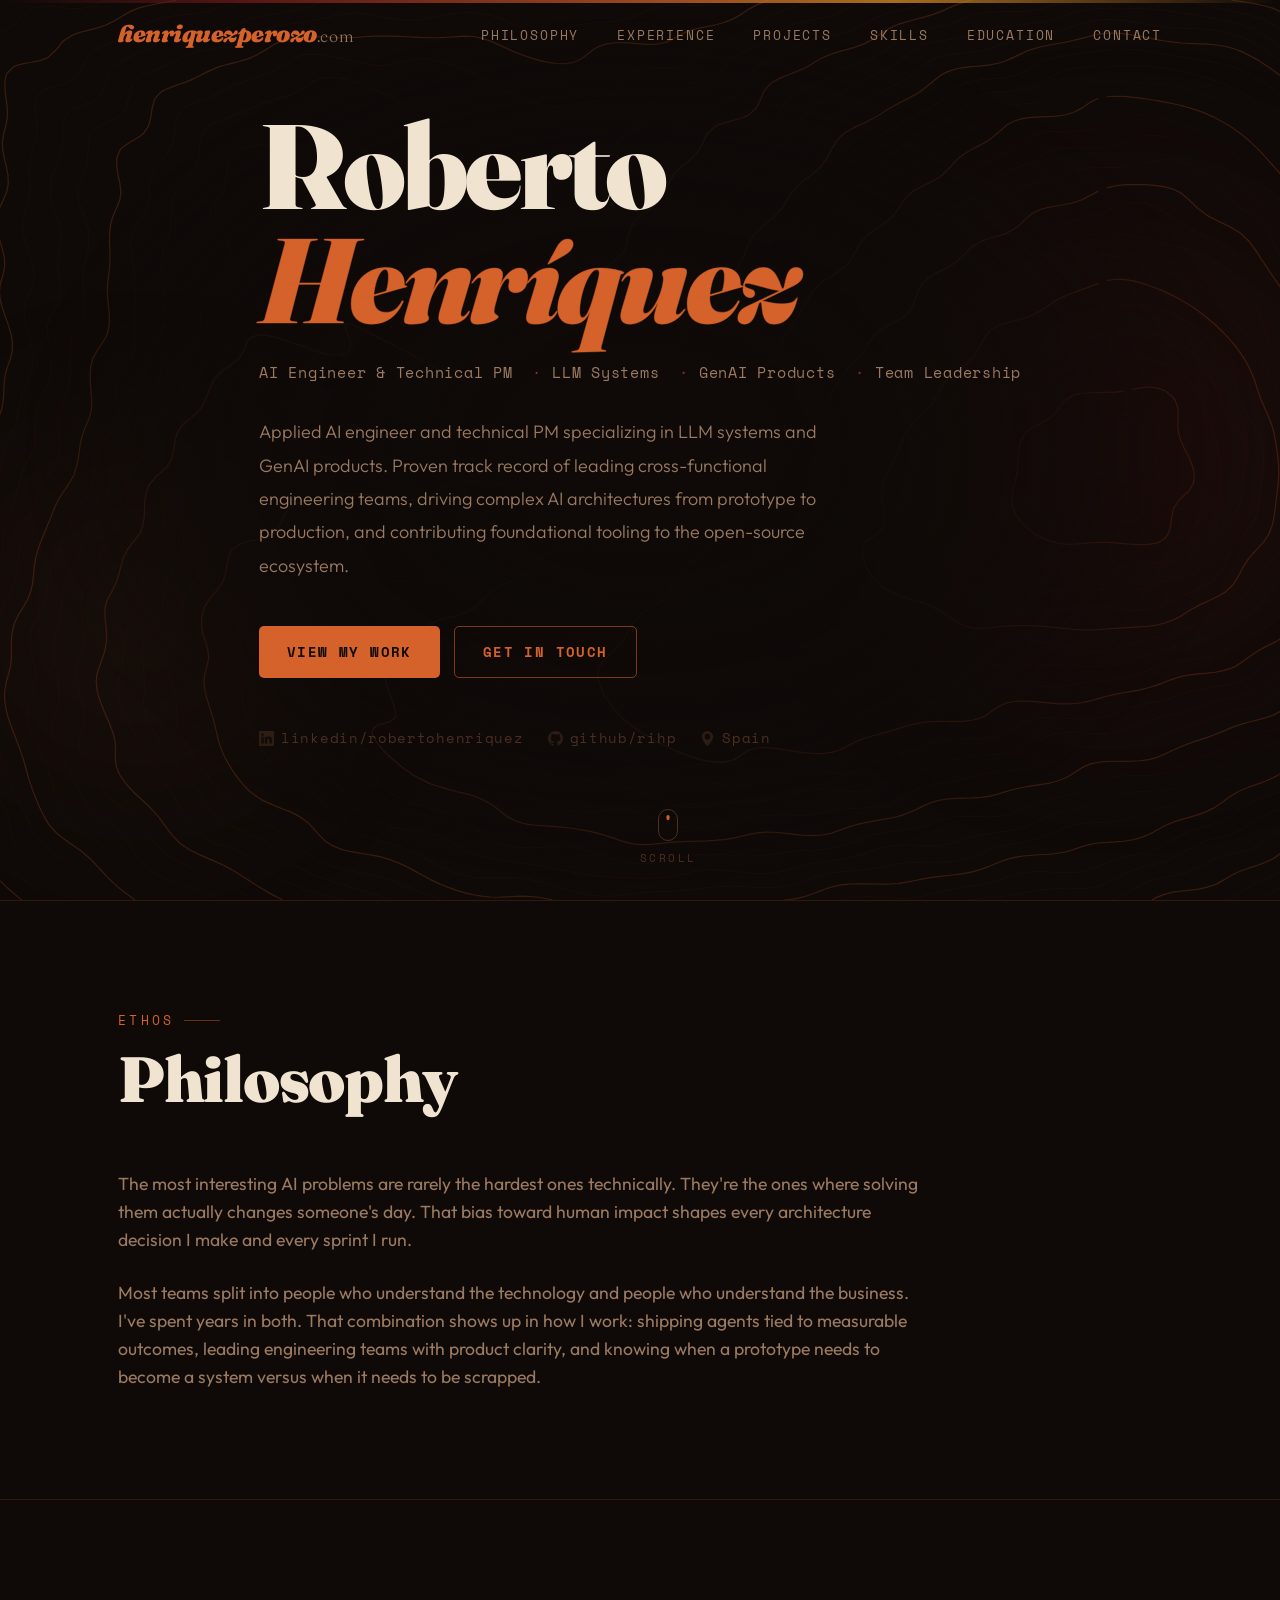
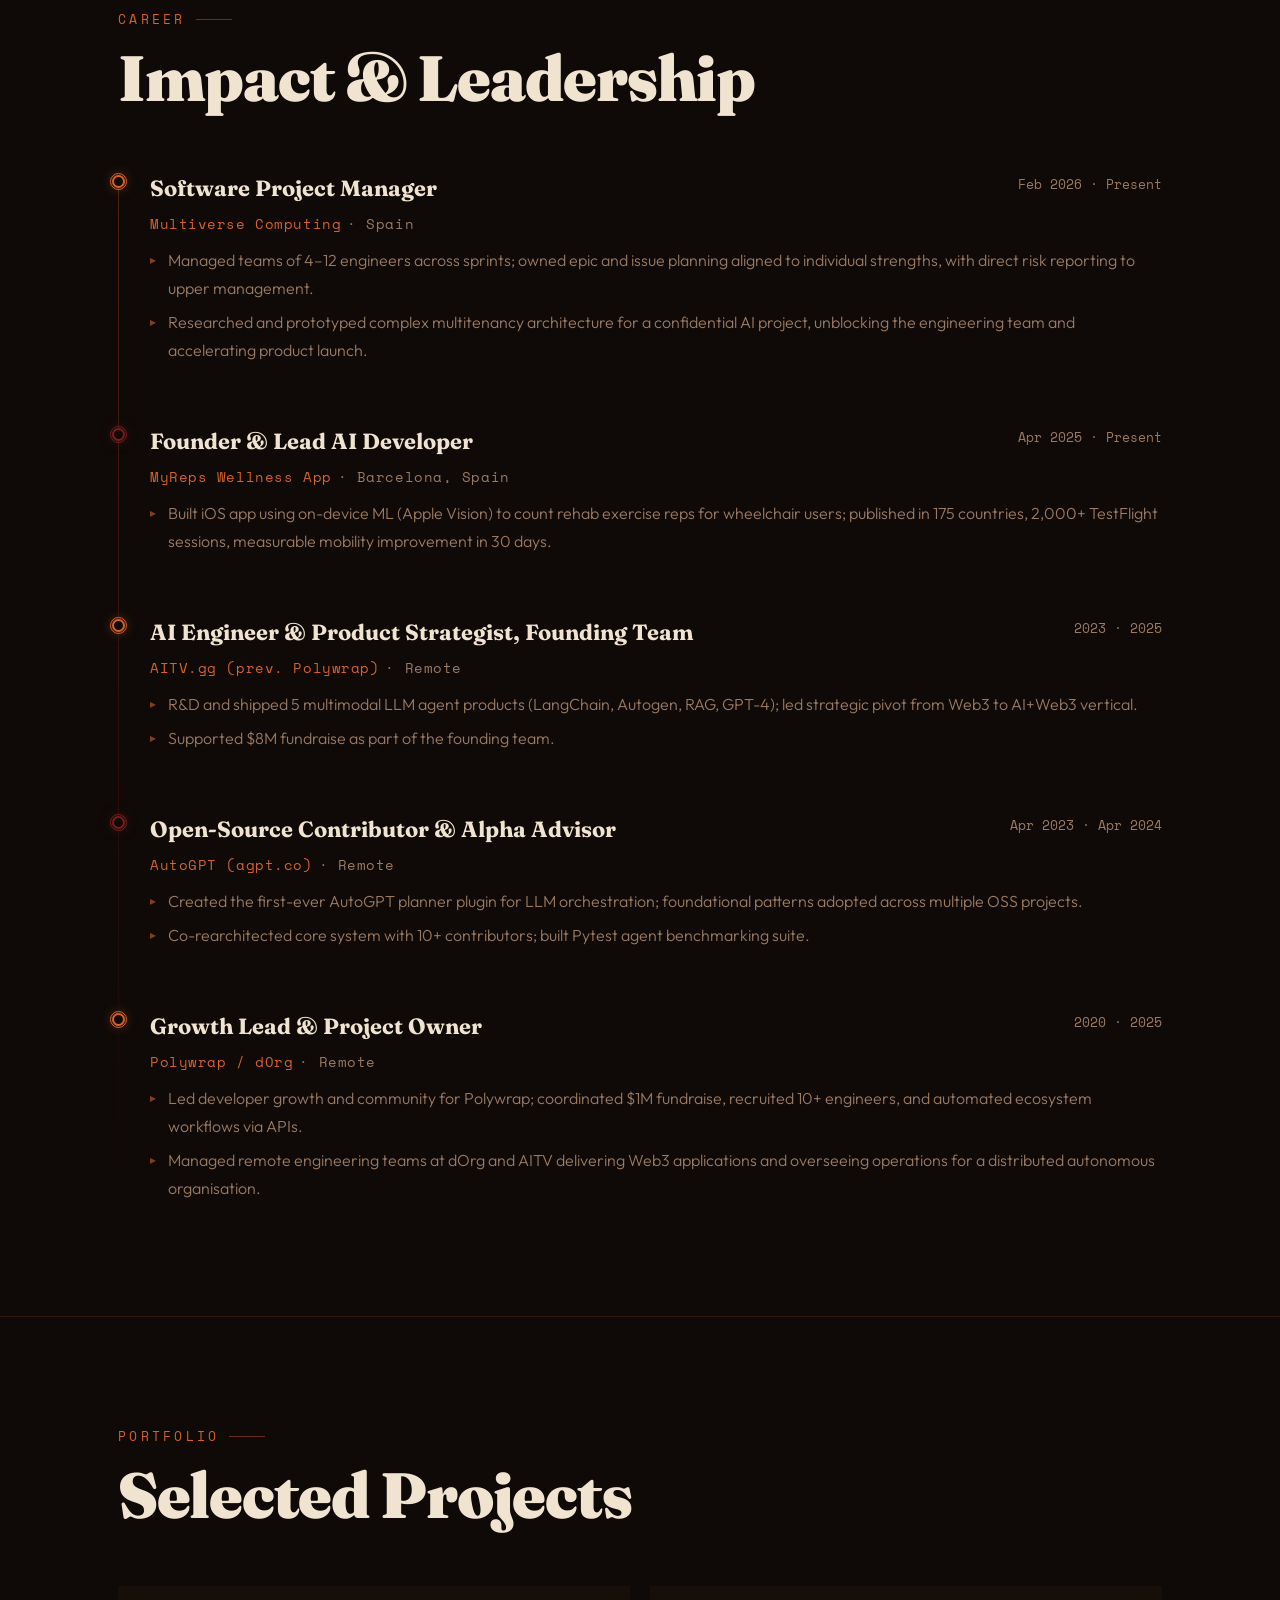
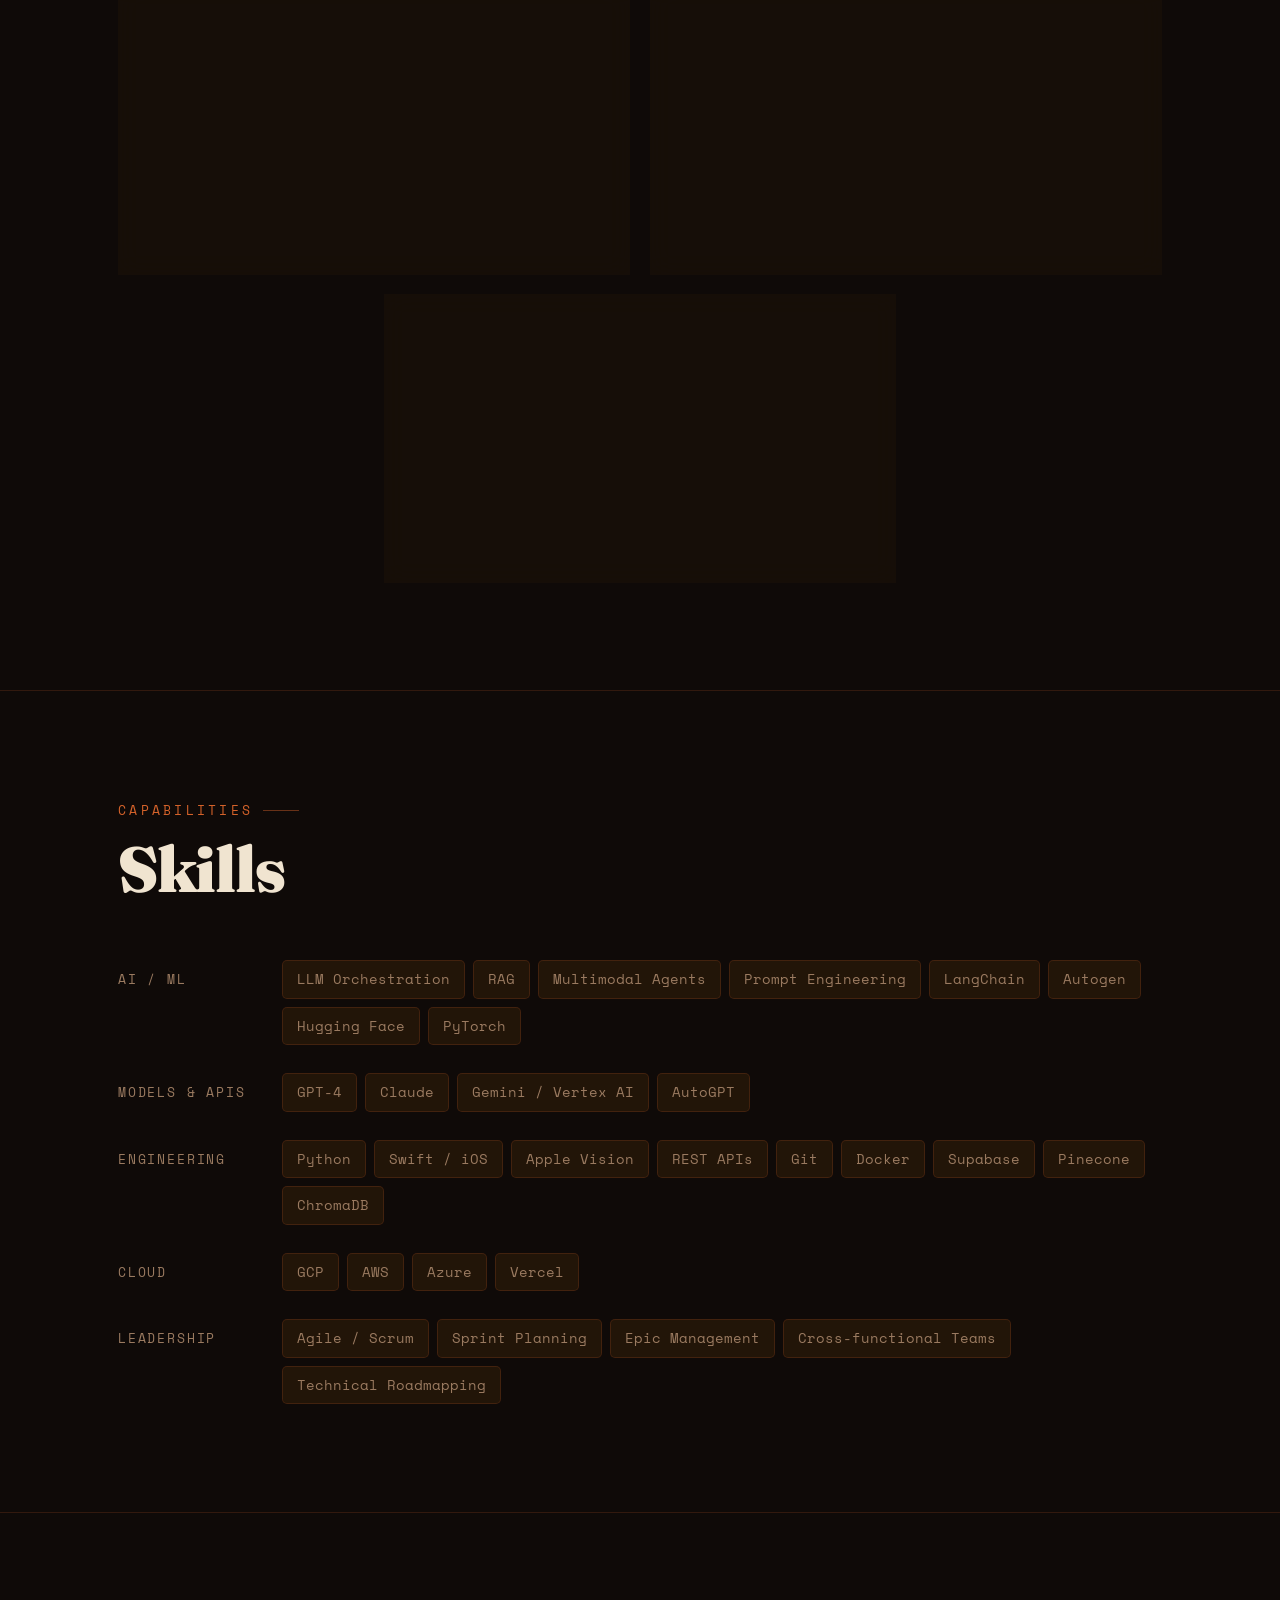
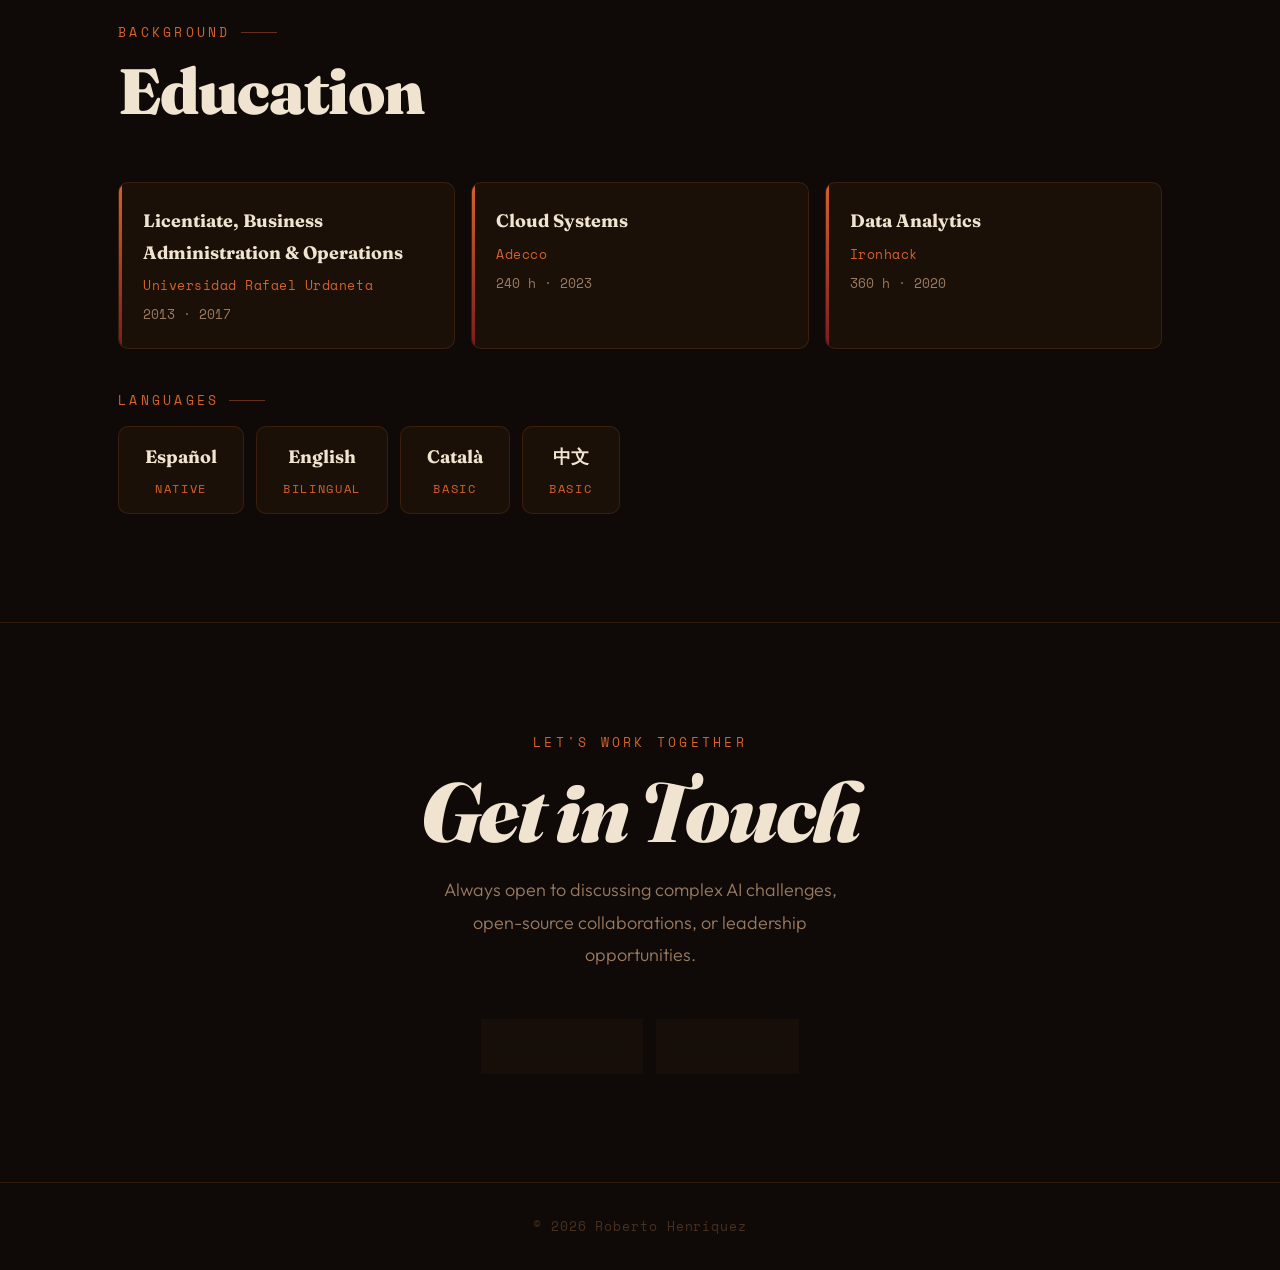
==== index.html @ 6a2f17e6 "Initial commit" ====
<!DOCTYPE html>
<html lang="en">

<head>
  <meta charset="UTF-8">
  <meta name="viewport" content="width=device-width, initial-scale=1.0">
  <title>Roberto Henríquez — AI Engineer &amp; Technical PM</title>
  <meta name="description"
    content="Applied AI engineer and technical PM with 5+ years shipping LLM agent systems and GenAI products.">
  <meta property="og:title" content="Roberto Henríquez — AI Engineer &amp; Technical PM">
  <meta property="og:description"
    content="Applied AI engineer and technical PM with 5+ years shipping LLM agent systems and GenAI products. Based in Spain.">
  <meta property="og:type" content="website">
  <meta property="og:url" content="https://henriquezperozo.com">
  <meta property="og:image" content="https://henriquezperozo.com/og_image.png">
  <meta property="og:image:secure_url" content="https://henriquezperozo.com/og_image.png">
  <meta property="og:image:type" content="image/png">
  <meta property="og:image:width" content="788">
  <meta property="og:image:height" content="446">
  <meta property="og:image:alt" content="Roberto Henríquez Portfolio Preview">
  <meta name="twitter:card" content="summary_large_image">
  <meta name="twitter:title" content="Roberto Henríquez — AI Engineer &amp; Technical PM">
  <meta name="twitter:description"
    content="5+ years shipping LLM agents and GenAI products. Now at Multiverse Computing.">
  <meta name="twitter:image" content="https://henriquezperozo.com/og_image.png">

  <link rel="preconnect" href="https://fonts.googleapis.com">
  <link rel="preconnect" href="https://fonts.gstatic.com" crossorigin>
  <link
    href="https://fonts.googleapis.com/css2?family=Fraunces:ital,opsz,wght@0,9..144,300;0,9..144,700;0,9..144,900;1,9..144,300;1,9..144,700&family=Space+Mono:wght@400;700&family=Outfit:wght@300;400;500;600&display=swap"
    rel="stylesheet">

  <link rel="icon" type="image/png" href="img/core-img/poke-cd.png">
  <link rel="stylesheet" href="css/style.css">

  <script type="application/ld+json">
  {
    "@context": "https://schema.org",
    "@type": "Person",
    "name": "Roberto Henríquez Perozo",
    "url": "https://henriquezperozo.com",
    "image": "https://henriquezperozo.com/og_image.png",
    "jobTitle": "AI Engineer and Technical PM",
    "description": "Applied AI engineer and technical PM with 5+ years shipping LLM agent systems and GenAI products.",
    "worksFor": {
      "@type": "Organization",
      "name": "Multiverse Computing"
    },
    "homeLocation": {
      "@type": "Place",
      "name": "Spain"
    },
    "knowsAbout": [
      "LLM Orchestration", "Retrieval-Augmented Generation", "Multimodal AI Agents",
      "Prompt Engineering", "LangChain", "Python", "Swift", "Apple Vision",
      "Google Cloud Platform", "AWS", "Azure", "Agile", "Technical Roadmapping"
    ],
    "knowsLanguage": [
      { "@type": "Language", "name": "Spanish", "alternateName": "es" },
      { "@type": "Language", "name": "English", "alternateName": "en" },
      { "@type": "Language", "name": "Catalan", "alternateName": "ca" },
      { "@type": "Language", "name": "Chinese", "alternateName": "zh" }
    ],
    "sameAs": [
      "https://linkedin.com/in/robertohenriquez",
      "https://github.com/rihp"
    ]
  }
  </script>
</head>

<body>

  <!-- ═══ NAV ═══════════════════════════════════════════════ -->
  <nav id="navbar">
    <div class="nav-inner">
      <a href="#hero" class="nav-logo">henriquezperozo<span>.com</span></a>
      <ul class="nav-links" id="navLinks">
        <li><a href="#philosophy">Philosophy</a></li>
        <li><a href="#experience">Experience</a></li>
        <li><a href="#projects">Projects</a></li>
        <li><a href="#skills">Skills</a></li>
        <li><a href="#education">Education</a></li>
        <li><a href="#contact">Contact</a></li>
      </ul>
      <button class="nav-toggle" id="navToggle" aria-label="Toggle navigation">
        <span></span><span></span><span></span>
      </button>
    </div>
  </nav>

  <main>

    <!-- ═══ HERO ═══════════════════════════════════════════ -->
    <section id="hero">
      <div class="hero-blob hero-blob-1"></div>
      <div class="hero-blob hero-blob-2"></div>
      <div class="container">
        <div class="hero-content">
          <h1 class="hero-name">Roberto<br><span class="hl">Henríquez</span></h1>
          <p class="hero-sub">
            AI Engineer &amp; Technical PM
            <span class="dot">·</span>LLM Systems
            <span class="dot">·</span>GenAI Products
            <span class="dot">·</span>Team Leadership
          </p>
          <p class="hero-summary">
            Applied AI engineer and technical PM specializing in LLM systems and GenAI products.
            Proven track record of leading cross-functional engineering teams, driving complex
            AI architectures from prototype to production, and contributing foundational tooling
            to the open-source ecosystem.
          </p>
          <div class="hero-ctas">
            <a href="#projects" class="btn btn-primary">View My Work</a>
            <a href="#contact" class="btn btn-ghost">Get in Touch</a>
          </div>
          <div class="hero-links">
            <a href="https://linkedin.com/in/robertohenriquez" target="_blank" rel="noopener noreferrer"
              class="hero-link">
              <svg width="15" height="15" viewBox="0 0 16 16" fill="currentColor" aria-hidden="true">
                <path
                  d="M0 1.146C0 .513.526 0 1.175 0h13.65C15.474 0 16 .513 16 1.146v13.708c0 .633-.526 1.146-1.175 1.146H1.175C.526 16 0 15.487 0 14.854V1.146zm4.943 12.248V6.169H2.542v7.225h2.401zm-1.2-8.212c.837 0 1.358-.554 1.358-1.248-.015-.709-.52-1.248-1.342-1.248-.822 0-1.359.54-1.359 1.248 0 .694.521 1.248 1.327 1.248h.016zm4.908 8.212V9.359c0-.216.016-.432.08-.586.173-.431.568-.878 1.232-.878.869 0 1.216.662 1.216 1.634v3.865h2.401V9.25c0-2.22-1.184-3.252-2.764-3.252-1.274 0-1.845.7-2.165 1.193v.025h-.016a5.54 5.54 0 0 1 .016-.025V6.169h-2.4c.03.678 0 7.225 0 7.225h2.4z" />
              </svg>
              linkedin/robertohenriquez
            </a>
            <a href="https://github.com/rihp" target="_blank" rel="noopener noreferrer" class="hero-link">
              <svg width="15" height="15" viewBox="0 0 16 16" fill="currentColor" aria-hidden="true">
                <path
                  d="M8 0C3.58 0 0 3.58 0 8c0 3.54 2.29 6.53 5.47 7.59.4.07.55-.17.55-.38 0-.19-.01-.82-.01-1.49-2.01.37-2.53-.49-2.69-.94-.09-.23-.48-.94-.82-1.13-.28-.15-.68-.52-.01-.53.63-.01 1.08.58 1.23.82.72 1.21 1.87.87 2.33.66.07-.52.28-.87.51-1.07-1.78-.2-3.64-.89-3.64-3.95 0-.87.31-1.59.82-2.15-.08-.2-.36-1.02.08-2.12 0 0 .67-.21 2.2.82.64-.18 1.32-.27 2-.27.68 0 1.36.09 2 .27 1.53-1.04 2.2-.82 2.2-.82.44 1.1.16 1.92.08 2.12.51.56.82 1.27.82 2.15 0 3.07-1.87 3.75-3.65 3.95.29.25.54.73.54 1.48 0 1.07-.01 1.93-.01 2.2 0 .21.15.46.55.38A8.012 8.012 0 0 0 16 8c0-4.42-3.58-8-8-8z" />
              </svg>
              github/rihp
            </a>
            <span class="hero-link">
              <svg width="15" height="15" viewBox="0 0 16 16" fill="currentColor" aria-hidden="true">
                <path d="M8 16s6-5.686 6-10A6 6 0 0 0 2 6c0 4.314 6 10 6 10zm0-7a3 3 0 1 1 0-6 3 3 0 0 1 0 6z" />
              </svg>
              Spain
            </span>
          </div>
        </div>
      </div>
      <div class="scroll-hint">
        <div class="scroll-mouse"></div>
        <span>Scroll</span>
      </div>
    </section>

    <!-- ═══ PHILOSOPHY ═════════════════════════════════════ -->
    <section id="philosophy">
      <div class="container">
        <p class="section-label fade-up">Ethos</p>
        <h2 class="section-title fade-up">Philosophy</h2>
        <div class="fade-up" style="max-width: 800px;">
          <p style="font-size: 1.1rem; line-height: 1.6; color: var(--text-muted); margin-bottom: 1.5rem;">
            The most interesting AI problems are rarely the hardest ones technically. They're the ones where solving
            them actually changes someone's day. That bias toward human impact shapes every architecture decision
            I make and every sprint I run.
          </p>
          <p style="font-size: 1.1rem; line-height: 1.6; color: var(--text-muted);">
            Most teams split into people who understand the technology and people who understand the business.
            I've spent years in both. That combination shows up in how I work: shipping agents tied to measurable
            outcomes, leading engineering teams with product clarity, and knowing when a prototype needs to become
            a system versus when it needs to be scrapped.
          </p>
        </div>
      </div>
    </section>

    <!-- ═══ EXPERIENCE ═════════════════════════════════════ -->
    <section id="experience">
      <div class="container">
        <p class="section-label fade-up">Career</p>
        <h2 class="section-title fade-up">Impact &amp; Leadership</h2>
        <div class="timeline stagger">

          <div class="tl-item fade-up">
            <div class="tl-dot"></div>
            <div class="tl-header">
              <span class="tl-title">Software Project Manager</span>
              <span class="tl-date">Feb 2026 · Present</span>
            </div>
            <p class="tl-company">Multiverse Computing<span class="loc">· Spain</span></p>
            <ul class="tl-bullets">
              <li>Managed teams of 4–12 engineers across sprints; owned epic and issue planning aligned to individual
                strengths, with direct risk reporting to upper management.</li>
              <li>Researched and prototyped complex multitenancy architecture for a confidential AI project, unblocking
                the engineering team and accelerating product launch.</li>
            </ul>
          </div>

          <div class="tl-item fade-up">
            <div class="tl-dot v"></div>
            <div class="tl-header">
              <span class="tl-title">Founder &amp; Lead AI Developer</span>
              <span class="tl-date">Apr 2025 · Present</span>
            </div>
            <p class="tl-company">MyReps Wellness App<span class="loc">· Barcelona, Spain</span></p>
            <ul class="tl-bullets">
              <li>Built iOS app using on-device ML (Apple Vision) to count rehab exercise reps for wheelchair users;
                published in 175 countries, 2,000+ TestFlight sessions, measurable mobility improvement in 30 days.</li>
            </ul>
          </div>

          <div class="tl-item fade-up">
            <div class="tl-dot"></div>
            <div class="tl-header">
              <span class="tl-title">AI Engineer &amp; Product Strategist, Founding Team</span>
              <span class="tl-date">2023 · 2025</span>
            </div>
            <p class="tl-company">AITV.gg (prev. Polywrap)<span class="loc">· Remote</span></p>
            <ul class="tl-bullets">
              <li>R&amp;D and shipped 5 multimodal LLM agent products (LangChain, Autogen, RAG, GPT-4); led strategic
                pivot from Web3 to AI+Web3 vertical.</li>
              <li>Supported $8M fundraise as part of the founding team.</li>
            </ul>
          </div>

          <div class="tl-item fade-up">
            <div class="tl-dot v"></div>
            <div class="tl-header">
              <span class="tl-title">Open-Source Contributor &amp; Alpha Advisor</span>
              <span class="tl-date">Apr 2023 · Apr 2024</span>
            </div>
            <p class="tl-company">AutoGPT (agpt.co)<span class="loc">· Remote</span></p>
            <ul class="tl-bullets">
              <li>Created the first-ever AutoGPT planner plugin for LLM orchestration; foundational patterns adopted
                across multiple OSS projects.</li>
              <li>Co-rearchitected core system with 10+ contributors; built Pytest agent benchmarking suite.</li>
            </ul>
          </div>

          <div class="tl-item fade-up">
            <div class="tl-dot"></div>
            <div class="tl-header">
              <span class="tl-title">Growth Lead &amp; Project Owner</span>
              <span class="tl-date">2020 · 2025</span>
            </div>
            <p class="tl-company">Polywrap / dOrg<span class="loc">· Remote</span></p>
            <ul class="tl-bullets">
              <li>Led developer growth and community for Polywrap; coordinated $1M fundraise, recruited 10+ engineers,
                and automated ecosystem workflows via APIs.</li>
              <li>Managed remote engineering teams at dOrg and AITV delivering Web3 applications and overseeing
                operations for a distributed autonomous organisation.</li>
            </ul>
          </div>

        </div>
      </div>
    </section>

    <!-- ═══ PROJECTS ════════════════════════════════════════ -->
    <section id="projects">
      <div class="container">
        <p class="section-label fade-up">Portfolio</p>
        <h2 class="section-title fade-up">Selected Projects</h2>
        <div class="projects-grid stagger">

          <a href="https://github.com/agentcoinorg/evo.ninja" target="_blank" rel="noopener noreferrer"
            class="proj-card fade-up">
            <div class="proj-header">
              <span class="proj-name">Evo.Ninja</span>
              <svg class="proj-arrow" width="17" height="17" viewBox="0 0 16 16" fill="currentColor" aria-hidden="true">
                <path fill-rule="evenodd"
                  d="M8.636 3.5a.5.5 0 0 0-.5-.5H1.5A1.5 1.5 0 0 0 0 4.5v10A1.5 1.5 0 0 0 1.5 16h10a1.5 1.5 0 0 0 1.5-1.5V7.864a.5.5 0 0 0-1 0V14.5a.5.5 0 0 1-.5.5h-10a.5.5 0 0 1-.5-.5v-10a.5.5 0 0 1 .5-.5h6.636a.5.5 0 0 0 .5-.5z" />
                <path fill-rule="evenodd"
                  d="M16 .5a.5.5 0 0 0-.5-.5h-5a.5.5 0 0 0 0 1h3.793L6.146 9.146a.5.5 0 1 0 .708.708L15 1.707V5.5a.5.5 0 0 0 1 0v-5z" />
              </svg>
            </div>
            <span class="proj-tag">LLM · RAG · Agent</span>
            <p class="proj-desc">Generalist LLM+RAG agent framework with goal-oriented test suites spanning math,
              physics, and algorithms.</p>
            <p class="proj-stat">
              <svg width="11" height="11" viewBox="0 0 16 16" fill="currentColor" aria-hidden="true">
                <path
                  d="M3.612 15.443c-.386.198-.824-.149-.746-.592l.83-4.73L.173 6.765c-.329-.314-.158-.888.283-.95l4.898-.696L7.538.792c.197-.39.73-.39.927 0l2.184 4.327 4.898.696c.441.062.612.636.282.95l-3.522 3.356.83 4.73c.078.443-.36.79-.746.592L8 13.187l-4.389 2.256z" />
              </svg>
              1st place AutoGPT Hackathon &nbsp;·&nbsp; 1,100+ GitHub stars
            </p>
          </a>

          <a href="https://github.com/agentcoinorg/predictionprophet" target="_blank" rel="noopener noreferrer"
            class="proj-card fade-up">
            <div class="proj-header">
              <span class="proj-name">Prediction Prophet</span>
              <svg class="proj-arrow" width="17" height="17" viewBox="0 0 16 16" fill="currentColor" aria-hidden="true">
                <path fill-rule="evenodd"
                  d="M8.636 3.5a.5.5 0 0 0-.5-.5H1.5A1.5 1.5 0 0 0 0 4.5v10A1.5 1.5 0 0 0 1.5 16h10a1.5 1.5 0 0 0 1.5-1.5V7.864a.5.5 0 0 0-1 0V14.5a.5.5 0 0 1-.5.5h-10a.5.5 0 0 1-.5-.5v-10a.5.5 0 0 1 .5-.5h6.636a.5.5 0 0 0 .5-.5z" />
                <path fill-rule="evenodd"
                  d="M16 .5a.5.5 0 0 0-.5-.5h-5a.5.5 0 0 0 0 1h3.793L6.146 9.146a.5.5 0 1 0 .708.708L15 1.707V5.5a.5.5 0 0 0 1 0v-5z" />
              </svg>
            </div>
            <span class="proj-tag">Forecasting · Gnosis · Agent</span>
            <p class="proj-desc">AI forecasting agent for prediction markets. Improved prediction accuracy by 27% vs
              existing alternatives for the Gnosis research team.</p>
            <p class="proj-stat">
              <svg width="11" height="11" viewBox="0 0 16 16" fill="currentColor" aria-hidden="true">
                <path
                  d="M10.067.87a2.89 2.89 0 0 0-4.134 0l-.622.638-.89-.011a2.89 2.89 0 0 0-2.924 2.924l.01.89-.636.622a2.89 2.89 0 0 0 0 4.134l.637.622-.011.89a2.89 2.89 0 0 0 2.924 2.924l.89-.01.622.636a2.89 2.89 0 0 0 4.134 0l.622-.637.89.011a2.89 2.89 0 0 0 2.924-2.924l-.01-.89.636-.622a2.89 2.89 0 0 0 0-4.134l-.637-.622.011-.89a2.89 2.89 0 0 0-2.924-2.924l-.89.01-.622-.636zm.287 5.984-3 3a.5.5 0 0 1-.708 0l-1.5-1.5a.5.5 0 1 1 .708-.708L7 8.793l2.646-2.647a.5.5 0 0 1 .708.708z" />
              </svg>
              +27% accuracy improvement
            </p>
          </a>

          <a href="https://apps.apple.com/us/app/myreps-wellness/id6745397332" target="_blank" rel="noopener noreferrer"
            class="proj-card fade-up">
            <div class="proj-header">
              <span class="proj-name">MyReps</span>
              <svg class="proj-arrow" width="17" height="17" viewBox="0 0 16 16" fill="currentColor" aria-hidden="true">
                <path fill-rule="evenodd"
                  d="M8.636 3.5a.5.5 0 0 0-.5-.5H1.5A1.5 1.5 0 0 0 0 4.5v10A1.5 1.5 0 0 0 1.5 16h10a1.5 1.5 0 0 0 1.5-1.5V7.864a.5.5 0 0 0-1 0V14.5a.5.5 0 0 1-.5.5h-10a.5.5 0 0 1-.5-.5v-10a.5.5 0 0 1 .5-.5h6.636a.5.5 0 0 0 .5-.5z" />
                <path fill-rule="evenodd"
                  d="M16 .5a.5.5 0 0 0-.5-.5h-5a.5.5 0 0 0 0 1h3.793L6.146 9.146a.5.5 0 1 0 .708.708L15 1.707V5.5a.5.5 0 0 0 1 0v-5z" />
              </svg>
            </div>
            <span class="proj-tag">iOS · Apple Vision · On-device ML</span>
            <p class="proj-desc">iOS app using on-device ML to count rehab exercise reps for wheelchair users.
              Measurable mobility improvement tracked in 30 days.</p>
            <p class="proj-stat">
              <svg width="11" height="11" viewBox="0 0 16 16" fill="currentColor" aria-hidden="true">
                <path d="M8 15A7 7 0 1 1 8 1a7 7 0 0 1 0 14zm0 1A8 8 0 1 0 8 0a8 8 0 0 0 0 16z" />
                <path
                  d="M10.97 4.97a.235.235 0 0 0-.02.022L7.477 9.417 5.384 7.323a.75.75 0 0 0-1.06 1.06L6.97 11.03a.75.75 0 0 0 1.079-.02l3.992-4.99a.75.75 0 0 0-1.071-1.05z" />
              </svg>
              175 countries · 2,000+ TestFlight sessions
            </p>
          </a>

        </div>
      </div>
    </section>

    <!-- ═══ SKILLS ═════════════════════════════════════════ -->
    <section id="skills">
      <div class="container">
        <p class="section-label fade-up">Capabilities</p>
        <h2 class="section-title fade-up">Skills</h2>
        <div class="skills-list stagger">

          <div class="skill-group fade-up">
            <span class="sg-label">AI / ML</span>
            <div class="skill-tags">
              <span class="stag">LLM Orchestration</span>
              <span class="stag">RAG</span>
              <span class="stag">Multimodal Agents</span>
              <span class="stag">Prompt Engineering</span>
              <span class="stag">LangChain</span>
              <span class="stag">Autogen</span>
              <span class="stag">Hugging Face</span>
              <span class="stag">PyTorch</span>
            </div>
          </div>

          <div class="skill-group fade-up">
            <span class="sg-label">Models &amp; APIs</span>
            <div class="skill-tags">
              <span class="stag">GPT-4</span>
              <span class="stag">Claude</span>
              <span class="stag">Gemini / Vertex AI</span>
              <span class="stag">AutoGPT</span>
            </div>
          </div>

          <div class="skill-group fade-up">
            <span class="sg-label">Engineering</span>
            <div class="skill-tags">
              <span class="stag">Python</span>
              <span class="stag">Swift / iOS</span>
              <span class="stag">Apple Vision</span>
              <span class="stag">REST APIs</span>
              <span class="stag">Git</span>
              <span class="stag">Docker</span>
              <span class="stag">Supabase</span>
              <span class="stag">Pinecone</span>
              <span class="stag">ChromaDB</span>
            </div>
          </div>

          <div class="skill-group fade-up">
            <span class="sg-label">Cloud</span>
            <div class="skill-tags">
              <span class="stag v">GCP</span>
              <span class="stag v">AWS</span>
              <span class="stag v">Azure</span>
              <span class="stag v">Vercel</span>
            </div>
          </div>

          <div class="skill-group fade-up">
            <span class="sg-label">Leadership</span>
            <div class="skill-tags">
              <span class="stag v">Agile / Scrum</span>
              <span class="stag v">Sprint Planning</span>
              <span class="stag v">Epic Management</span>
              <span class="stag v">Cross-functional Teams</span>
              <span class="stag v">Technical Roadmapping</span>
            </div>
          </div>

        </div>
      </div>
    </section>

    <!-- ═══ EDUCATION ═══════════════════════════════════════ -->
    <section id="education">
      <div class="container">
        <p class="section-label fade-up">Background</p>
        <h2 class="section-title fade-up">Education</h2>
        <div class="edu-grid fade-up">
          <div class="edu-card">
            <p class="edu-degree">Licentiate, Business Administration &amp; Operations</p>
            <p class="edu-inst">Universidad Rafael Urdaneta</p>
            <p class="edu-year">2013 · 2017</p>
          </div>
          <div class="edu-card">
            <p class="edu-degree">Cloud Systems</p>
            <p class="edu-inst">Adecco</p>
            <p class="edu-year">240 h · 2023</p>
          </div>
          <div class="edu-card">
            <p class="edu-degree">Data Analytics</p>
            <p class="edu-inst">Ironhack</p>
            <p class="edu-year">360 h · 2020</p>
          </div>
        </div>
        <div class="fade-up">
          <p class="section-label" style="margin-bottom: 14px;">Languages</p>
          <div class="lang-row">
            <div class="lang-badge">
              <span class="lang-name">Español</span>
              <span class="lang-level">Native</span>
            </div>
            <div class="lang-badge">
              <span class="lang-name">English</span>
              <span class="lang-level">Bilingual</span>
            </div>
            <div class="lang-badge">
              <span class="lang-name">Català</span>
              <span class="lang-level">Basic</span>
            </div>
            <div class="lang-badge">
              <span class="lang-name">中文</span>
              <span class="lang-level">Basic</span>
            </div>
          </div>
        </div>
      </div>
    </section>

    <!-- ═══ CONTACT ═════════════════════════════════════════ -->
    <section id="contact">
      <div class="container">
        <p class="section-label fade-up">Let's work together</p>
        <h2 class="contact-title fade-up">Get in Touch</h2>
        <p class="contact-sub fade-up">Always open to discussing complex AI challenges, open-source collaborations, or
          leadership opportunities.</p>
        <div class="contact-links fade-up">
          <a href="https://linkedin.com/in/robertohenriquez" target="_blank" rel="noopener noreferrer"
            class="contact-link">
            <svg width="15" height="15" viewBox="0 0 16 16" fill="currentColor" aria-hidden="true">
              <path
                d="M0 1.146C0 .513.526 0 1.175 0h13.65C15.474 0 16 .513 16 1.146v13.708c0 .633-.526 1.146-1.175 1.146H1.175C.526 16 0 15.487 0 14.854V1.146zm4.943 12.248V6.169H2.542v7.225h2.401zm-1.2-8.212c.837 0 1.358-.554 1.358-1.248-.015-.709-.52-1.248-1.342-1.248-.822 0-1.359.54-1.359 1.248 0 .694.521 1.248 1.327 1.248h.016zm4.908 8.212V9.359c0-.216.016-.432.08-.586.173-.431.568-.878 1.232-.878.869 0 1.216.662 1.216 1.634v3.865h2.401V9.25c0-2.22-1.184-3.252-2.764-3.252-1.274 0-1.845.7-2.165 1.193v.025h-.016a5.54 5.54 0 0 1 .016-.025V6.169h-2.4c.03.678 0 7.225 0 7.225h2.4z" />
            </svg>
            LinkedIn
          </a>
          <a href="https://github.com/rihp" target="_blank" rel="noopener noreferrer" class="contact-link">
            <svg width="15" height="15" viewBox="0 0 16 16" fill="currentColor" aria-hidden="true">
              <path
                d="M8 0C3.58 0 0 3.58 0 8c0 3.54 2.29 6.53 5.47 7.59.4.07.55-.17.55-.38 0-.19-.01-.82-.01-1.49-2.01.37-2.53-.49-2.69-.94-.09-.23-.48-.94-.82-1.13-.28-.15-.68-.52-.01-.53.63-.01 1.08.58 1.23.82.72 1.21 1.87.87 2.33.66.07-.52.28-.87.51-1.07-1.78-.2-3.64-.89-3.64-3.95 0-.87.31-1.59.82-2.15-.08-.2-.36-1.02.08-2.12 0 0 .67-.21 2.2.82.64-.18 1.32-.27 2-.27.68 0 1.36.09 2 .27 1.53-1.04 2.2-.82 2.2-.82.44 1.1.16 1.92.08 2.12.51.56.82 1.27.82 2.15 0 3.07-1.87 3.75-3.65 3.95.29.25.54.73.54 1.48 0 1.07-.01 1.93-.01 2.2 0 .21.15.46.55.38A8.012 8.012 0 0 0 16 8c0-4.42-3.58-8-8-8z" />
            </svg>
            GitHub
          </a>
        </div>
      </div>
    </section>

  </main>

  <footer>
    <p class="footer-text">&copy; 2026 Roberto Henríquez</p>
  </footer>

  <script src="js/main.js"></script>

</body>

</html>
---- css/style.css ----
/* ═══════════════════════════════════════════════════════════
   STYLE.CSS — Main entry point
   Imports all modular CSS files in correct cascade order.
   Edit individual files; do not add rules here.
═══════════════════════════════════════════════════════════ */
@import url('tokens.css');
@import url('base.css');
@import url('nav.css');
@import url('hero.css');
@import url('sections.css');
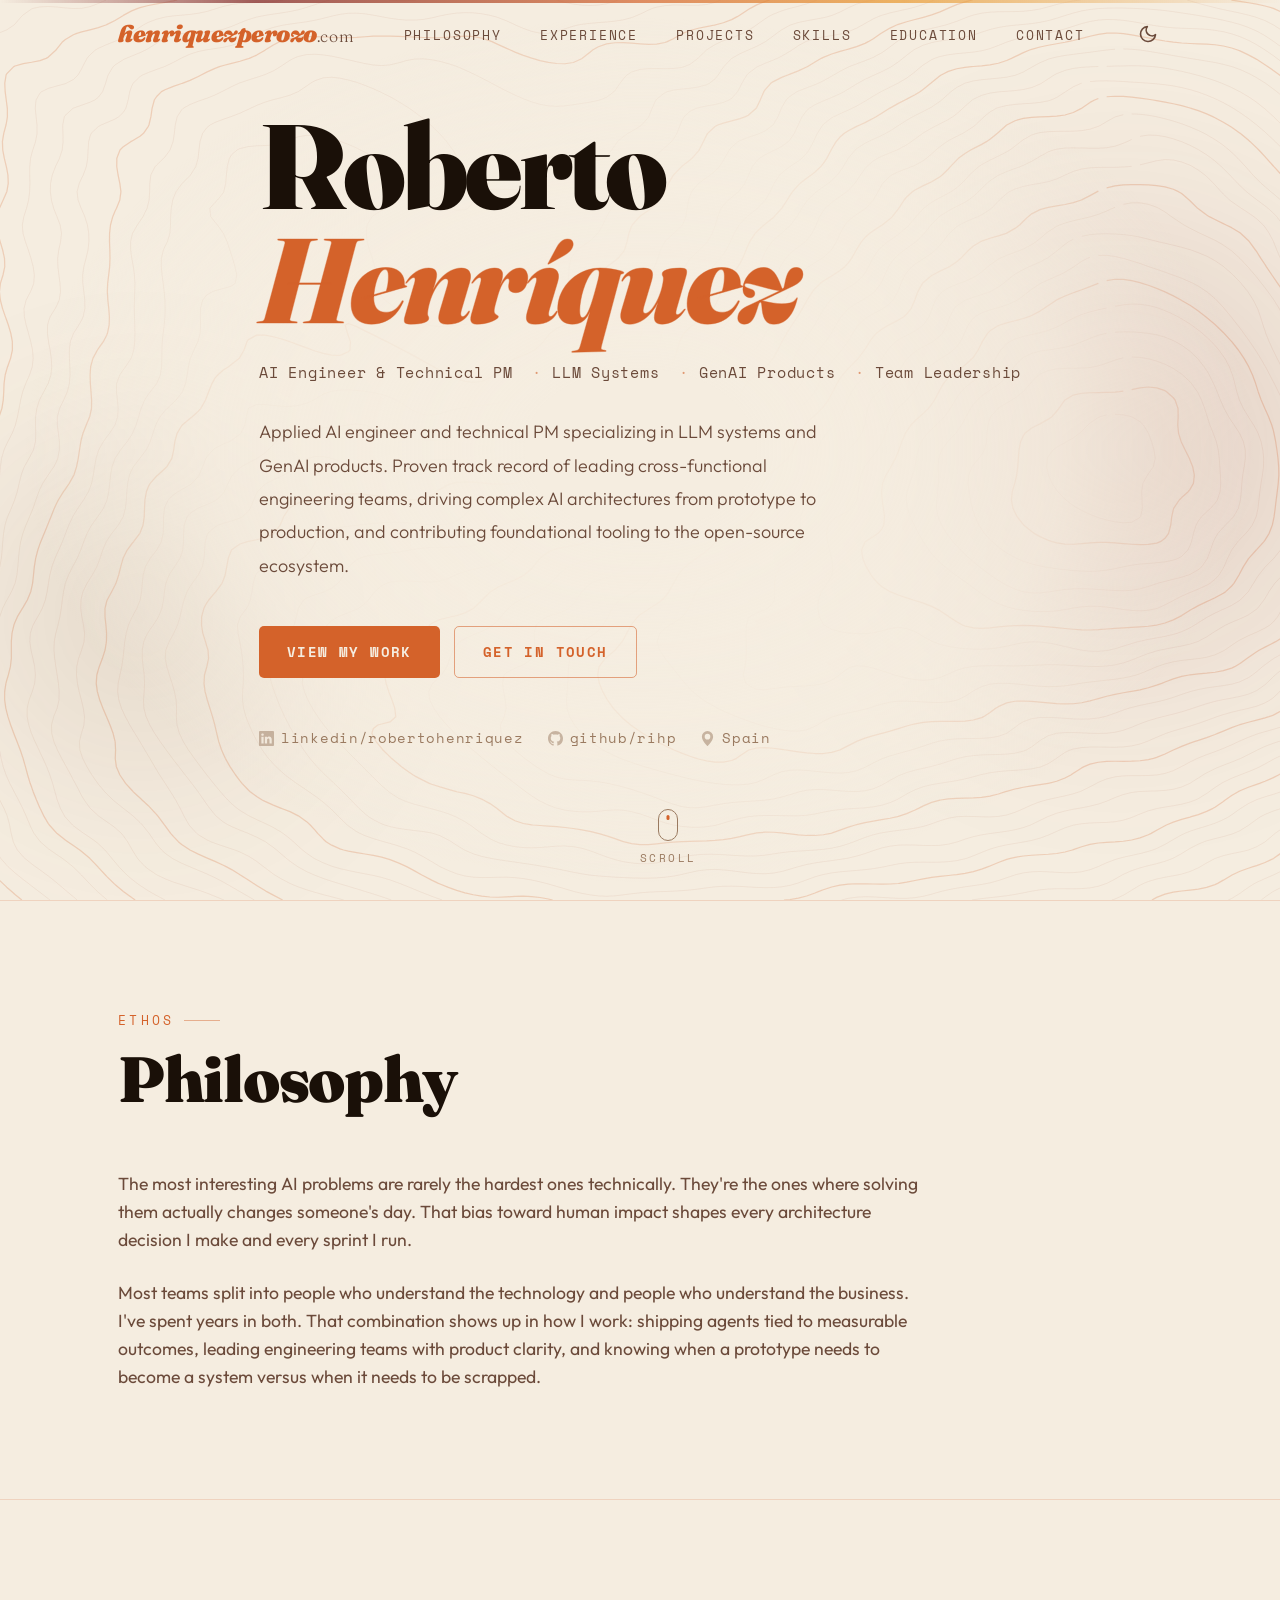
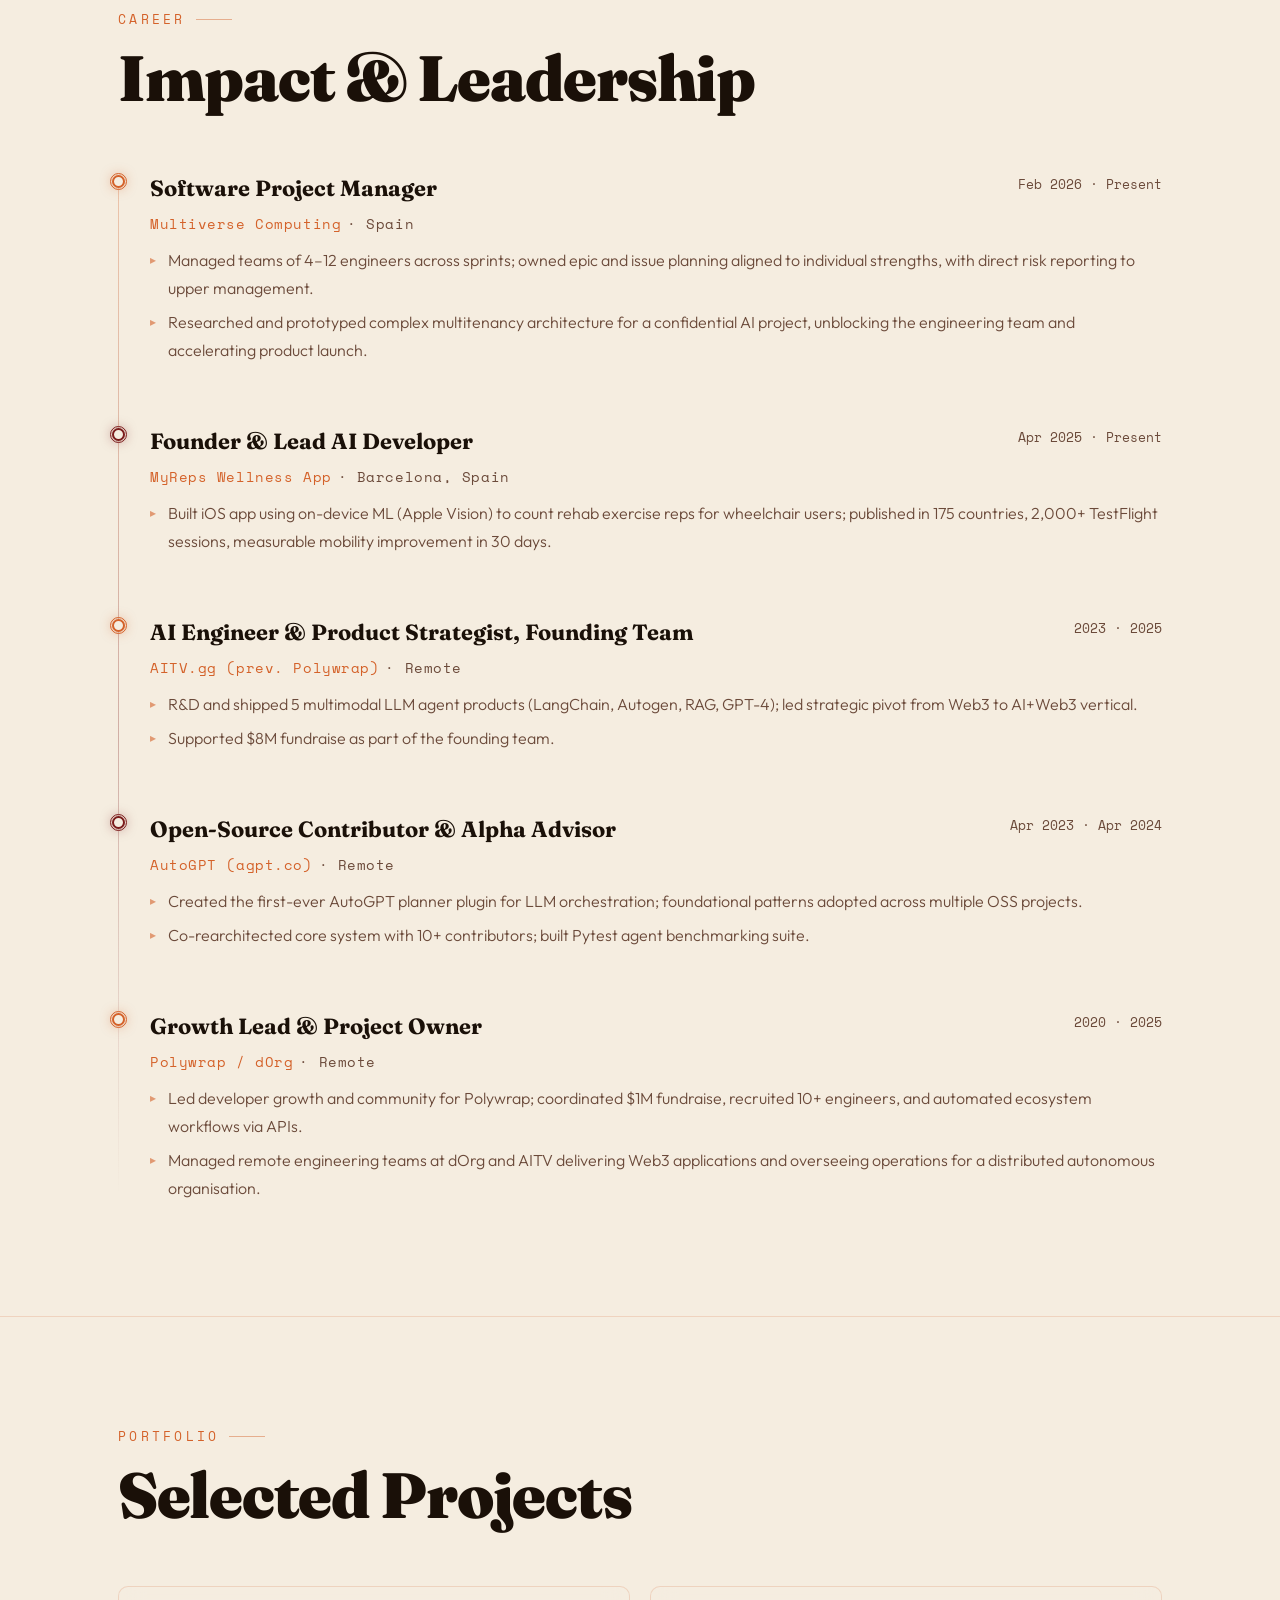
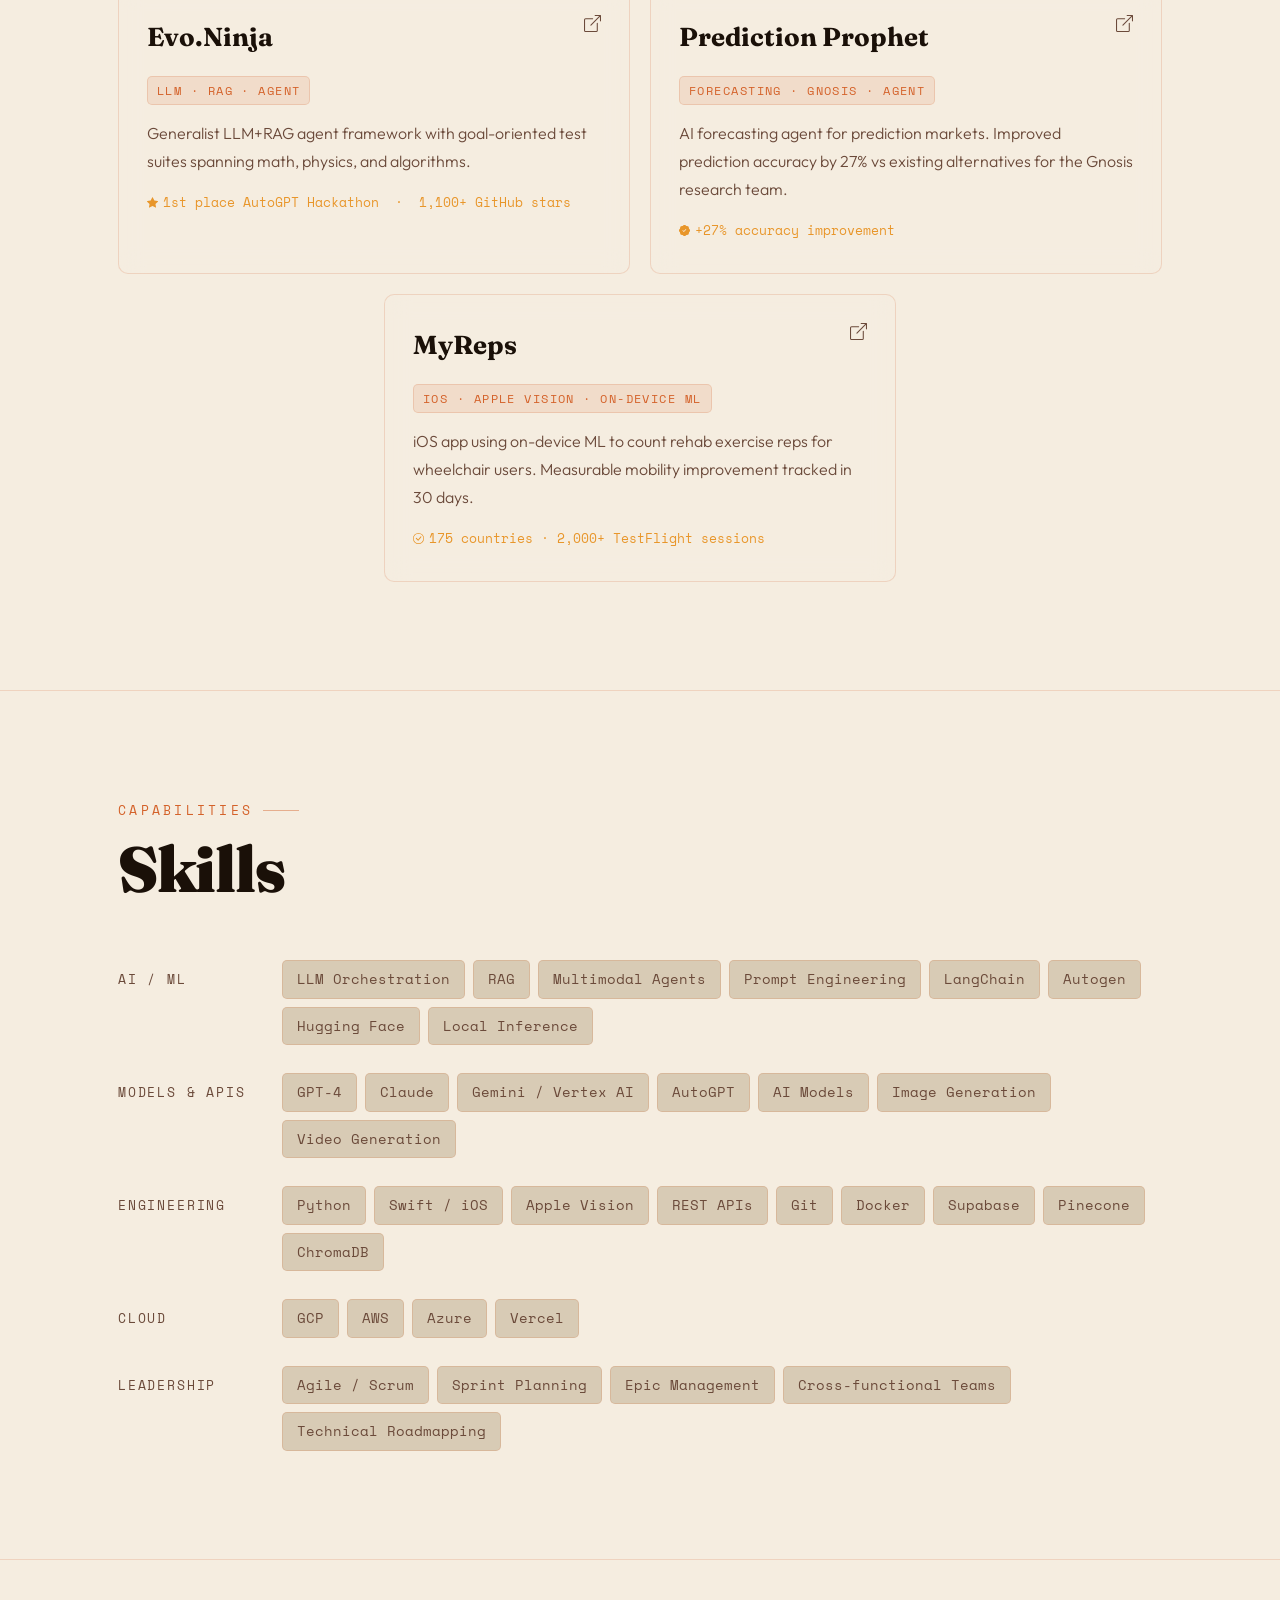
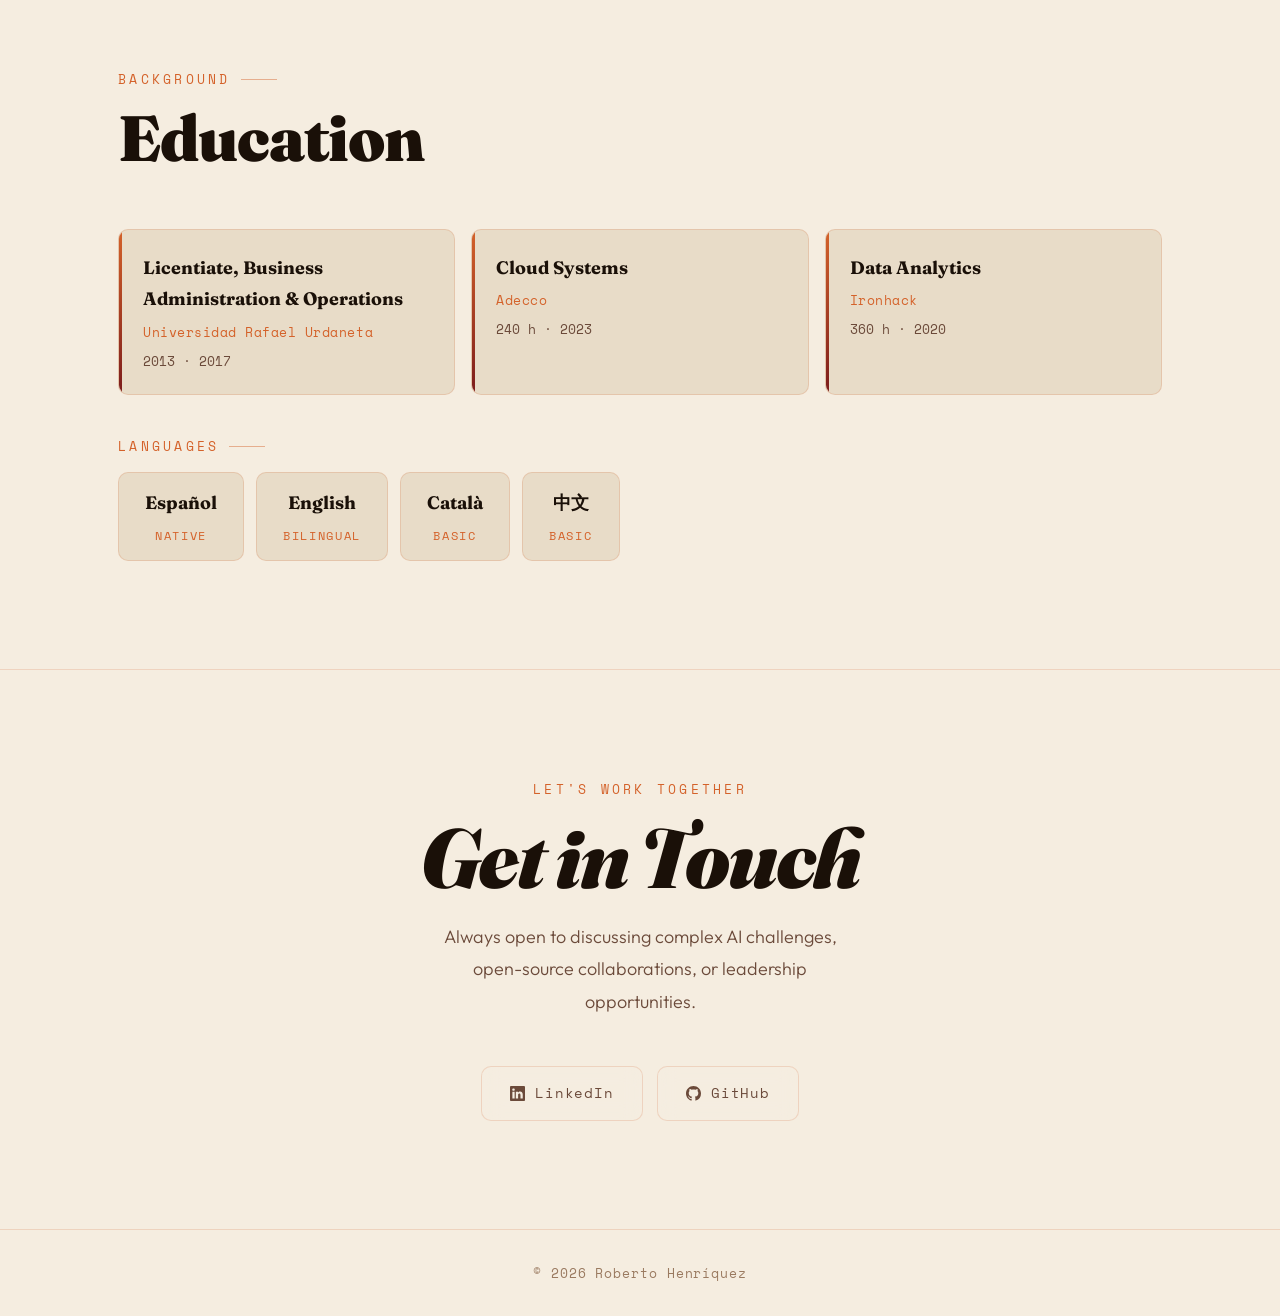
==== commit 6daba3c6: "light mode" ====
--- a/index.html
+++ b/index.html
@@ -53,7 +53,8 @@
     "knowsAbout": [
       "LLM Orchestration", "Retrieval-Augmented Generation", "Multimodal AI Agents",
       "Prompt Engineering", "LangChain", "Python", "Swift", "Apple Vision",
-      "Google Cloud Platform", "AWS", "Azure", "Agile", "Technical Roadmapping"
+      "Google Cloud Platform", "AWS", "Azure", "Agile", "Technical Roadmapping",
+      "Local Inference", "AI Models", "Image Generation", "Video Generation"
     ],
     "knowsLanguage": [
       { "@type": "Language", "name": "Spanish", "alternateName": "es" },
@@ -67,6 +68,14 @@
     ]
   }
   </script>
+
+  <script>
+    // FOUC Prevention
+    var savedTheme = localStorage.getItem('theme') || (window.matchMedia('(prefers-color-scheme: light)').matches ? 'light' : 'dark');
+    if (savedTheme === 'light') {
+      document.documentElement.setAttribute('data-theme', 'light');
+    }
+  </script>
 </head>
 
 <body>
@@ -83,9 +92,29 @@
         <li><a href="#education">Education</a></li>
         <li><a href="#contact">Contact</a></li>
       </ul>
-      <button class="nav-toggle" id="navToggle" aria-label="Toggle navigation">
-        <span></span><span></span><span></span>
-      </button>
+      <div class="nav-controls">
+        <button id="themeToggle" class="theme-toggle" aria-label="Toggle light/dark mode">
+          <svg class="sun-icon" viewBox="0 0 24 24" fill="none" stroke="currentColor" stroke-width="2"
+            stroke-linecap="round" stroke-linejoin="round">
+            <circle cx="12" cy="12" r="5"></circle>
+            <line x1="12" y1="1" x2="12" y2="3"></line>
+            <line x1="12" y1="21" x2="12" y2="23"></line>
+            <line x1="4.22" y1="4.22" x2="5.64" y2="5.64"></line>
+            <line x1="18.36" y1="18.36" x2="19.78" y2="19.78"></line>
+            <line x1="1" y1="12" x2="3" y2="12"></line>
+            <line x1="21" y1="12" x2="23" y2="12"></line>
+            <line x1="4.22" y1="19.78" x2="5.64" y2="18.36"></line>
+            <line x1="18.36" y1="5.64" x2="19.78" y2="4.22"></line>
+          </svg>
+          <svg class="moon-icon" viewBox="0 0 24 24" fill="none" stroke="currentColor" stroke-width="2"
+            stroke-linecap="round" stroke-linejoin="round">
+            <path d="M21 12.79A9 9 0 1 1 11.21 3 7 7 0 0 0 21 12.79z"></path>
+          </svg>
+        </button>
+        <button class="nav-toggle" id="navToggle" aria-label="Toggle navigation">
+          <span></span><span></span><span></span>
+        </button>
+      </div>
     </div>
   </nav>
 
@@ -346,7 +375,7 @@
               <span class="stag">LangChain</span>
               <span class="stag">Autogen</span>
               <span class="stag">Hugging Face</span>
-              <span class="stag">PyTorch</span>
+              <span class="stag">Local Inference</span>
             </div>
           </div>
 
@@ -357,6 +386,9 @@
               <span class="stag">Claude</span>
               <span class="stag">Gemini / Vertex AI</span>
               <span class="stag">AutoGPT</span>
+              <span class="stag">AI Models</span>
+              <span class="stag">Image Generation</span>
+              <span class="stag">Video Generation</span>
             </div>
           </div>
 
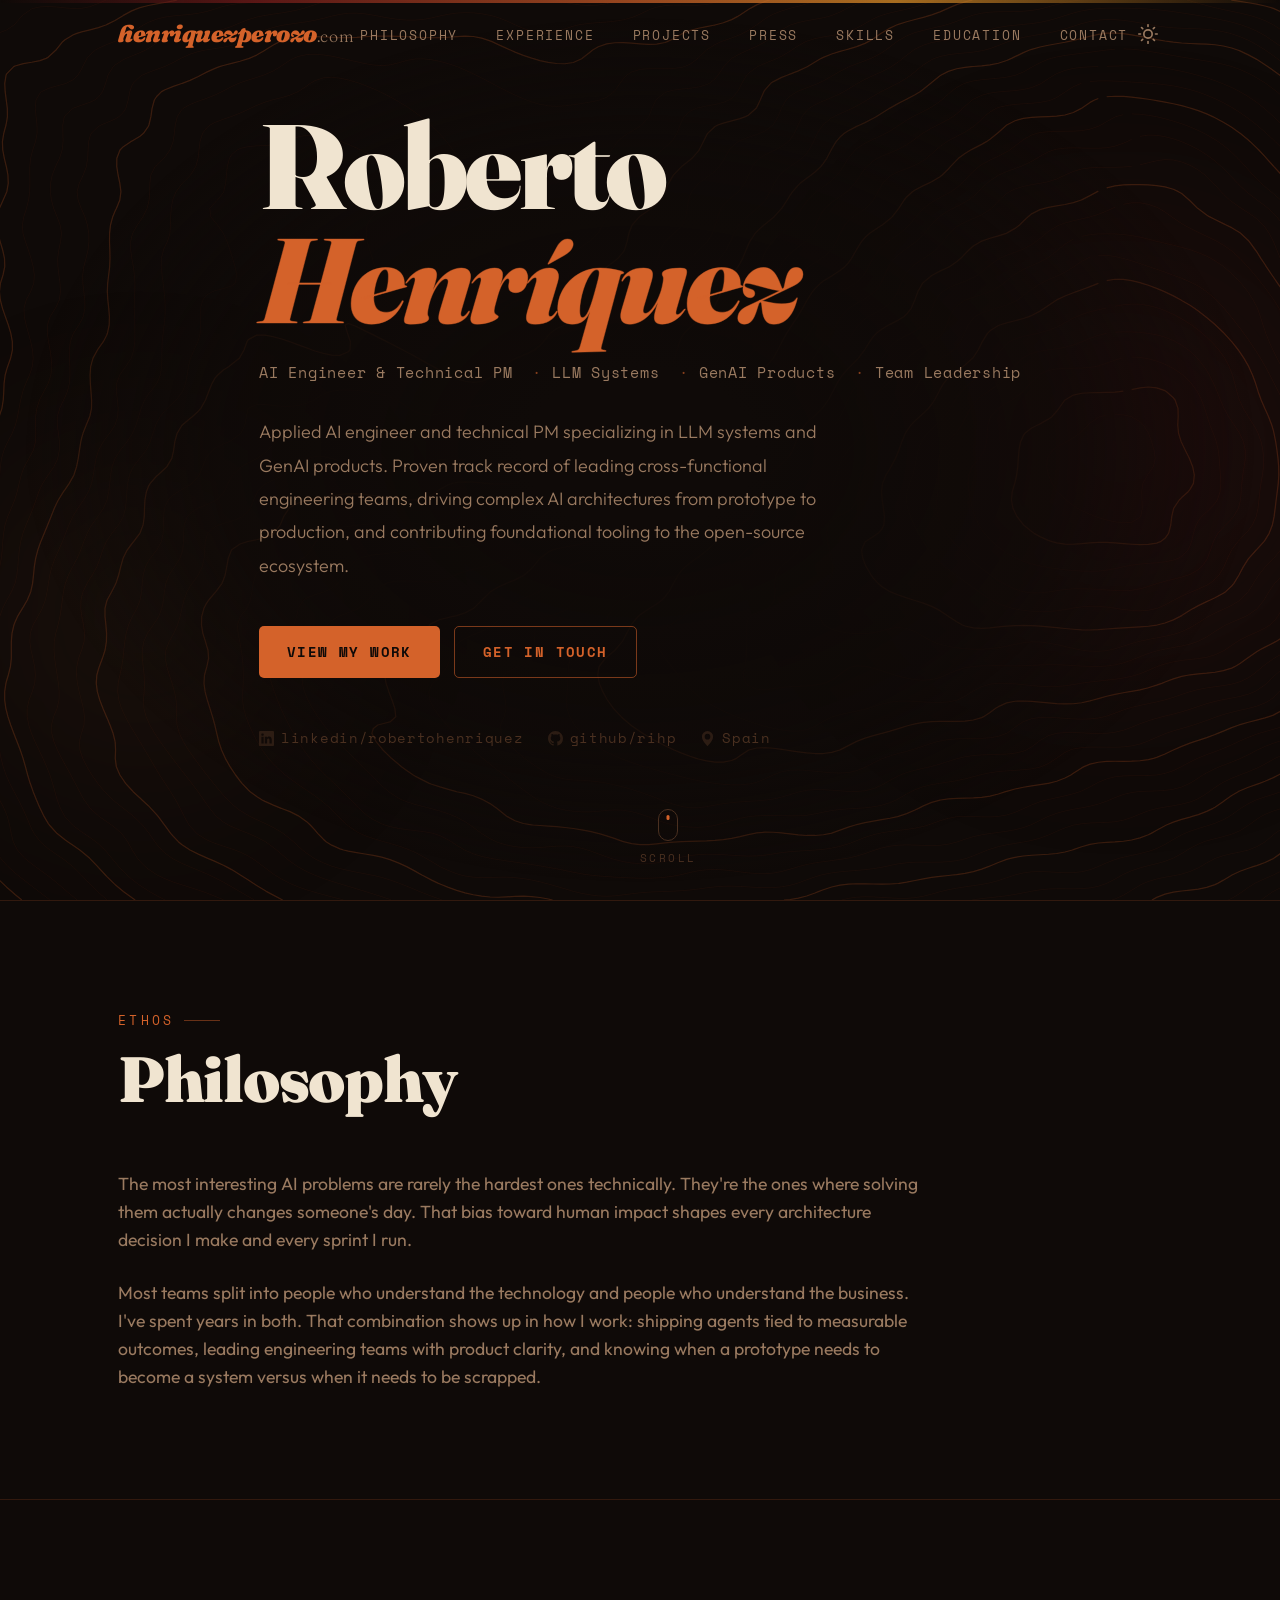
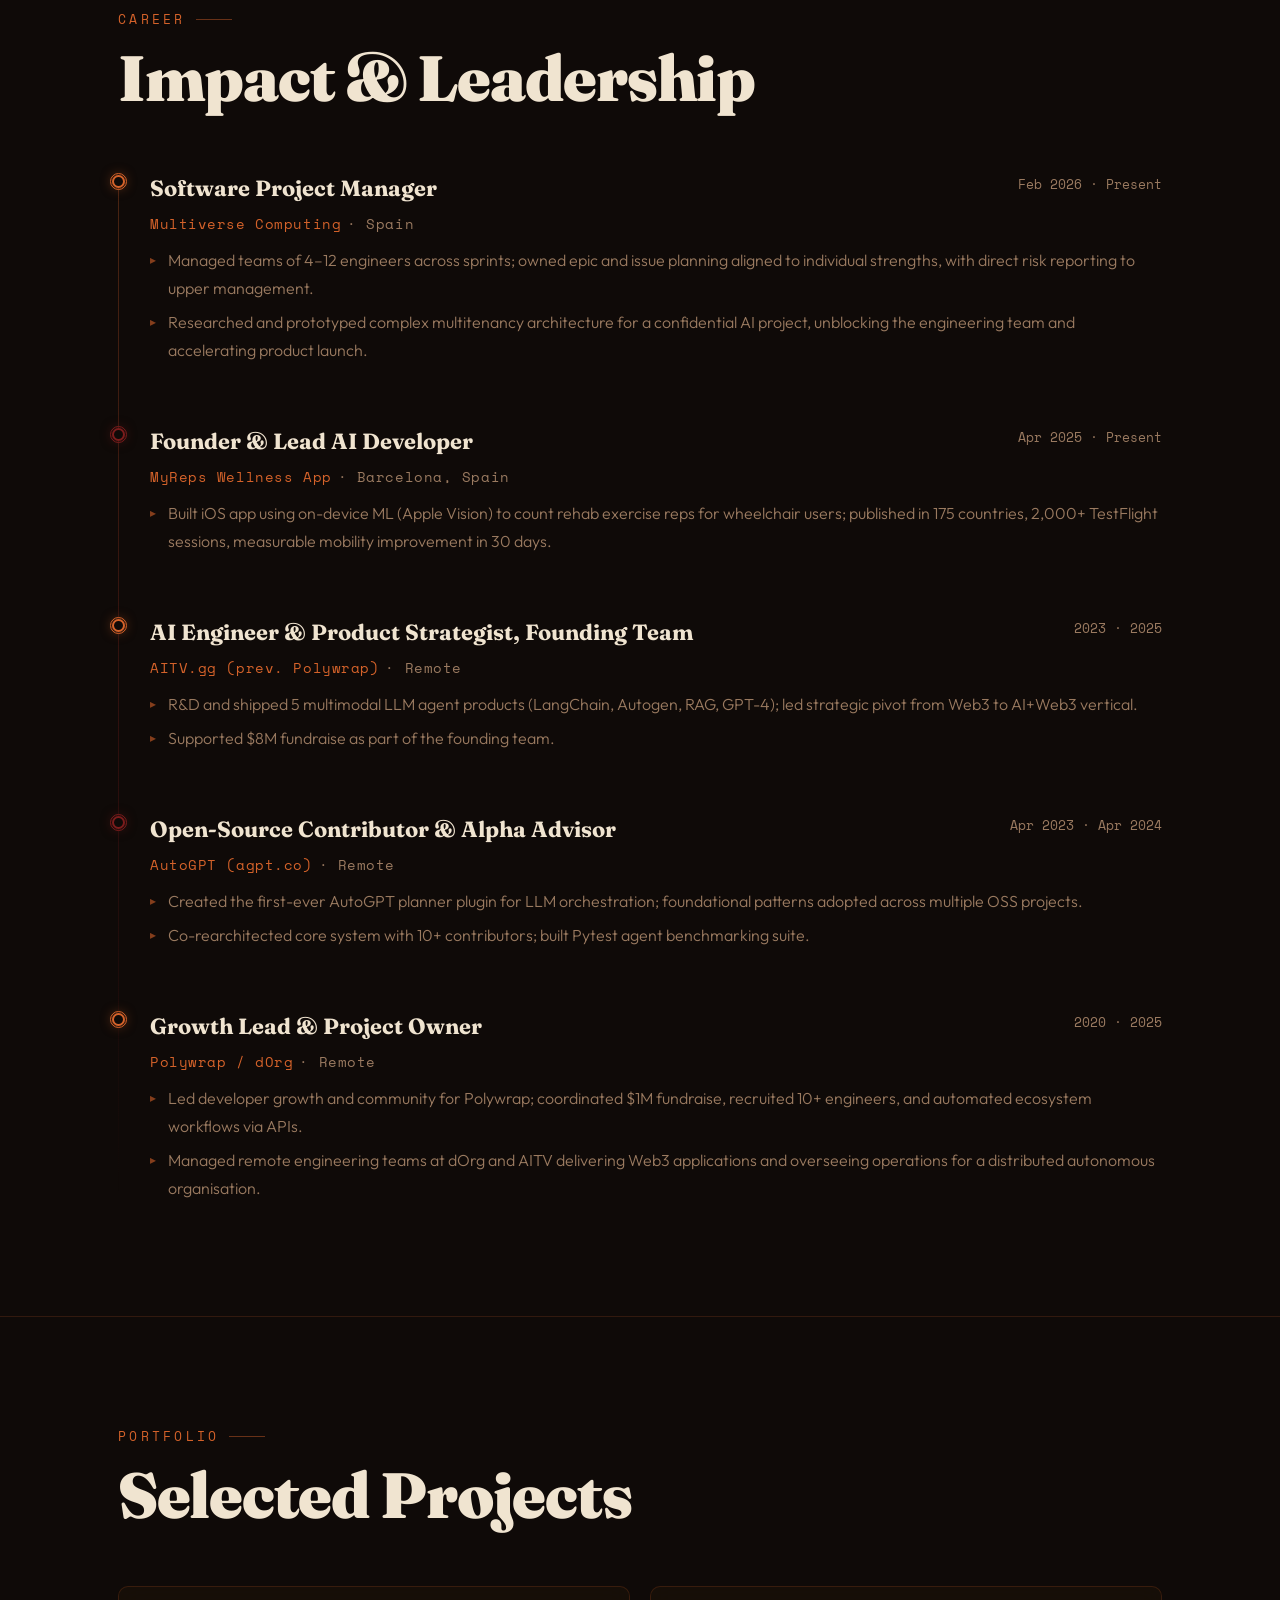
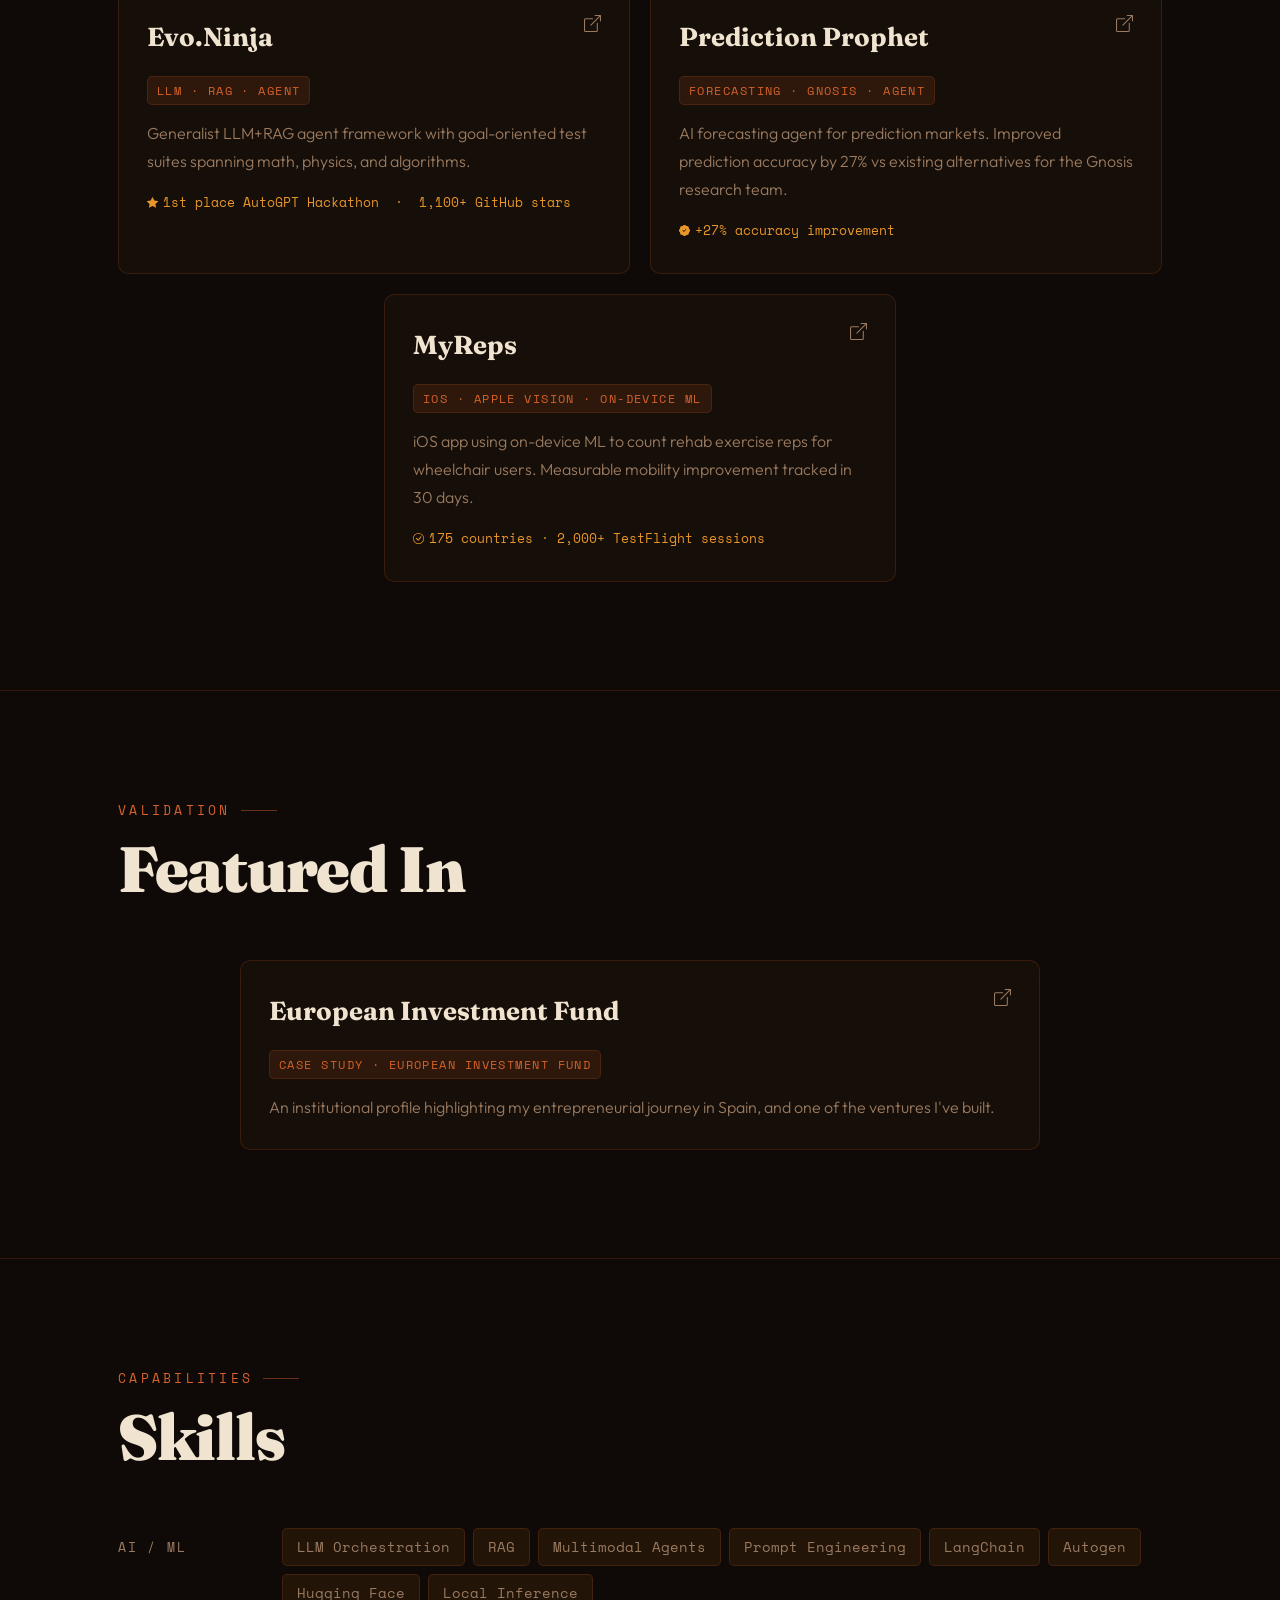
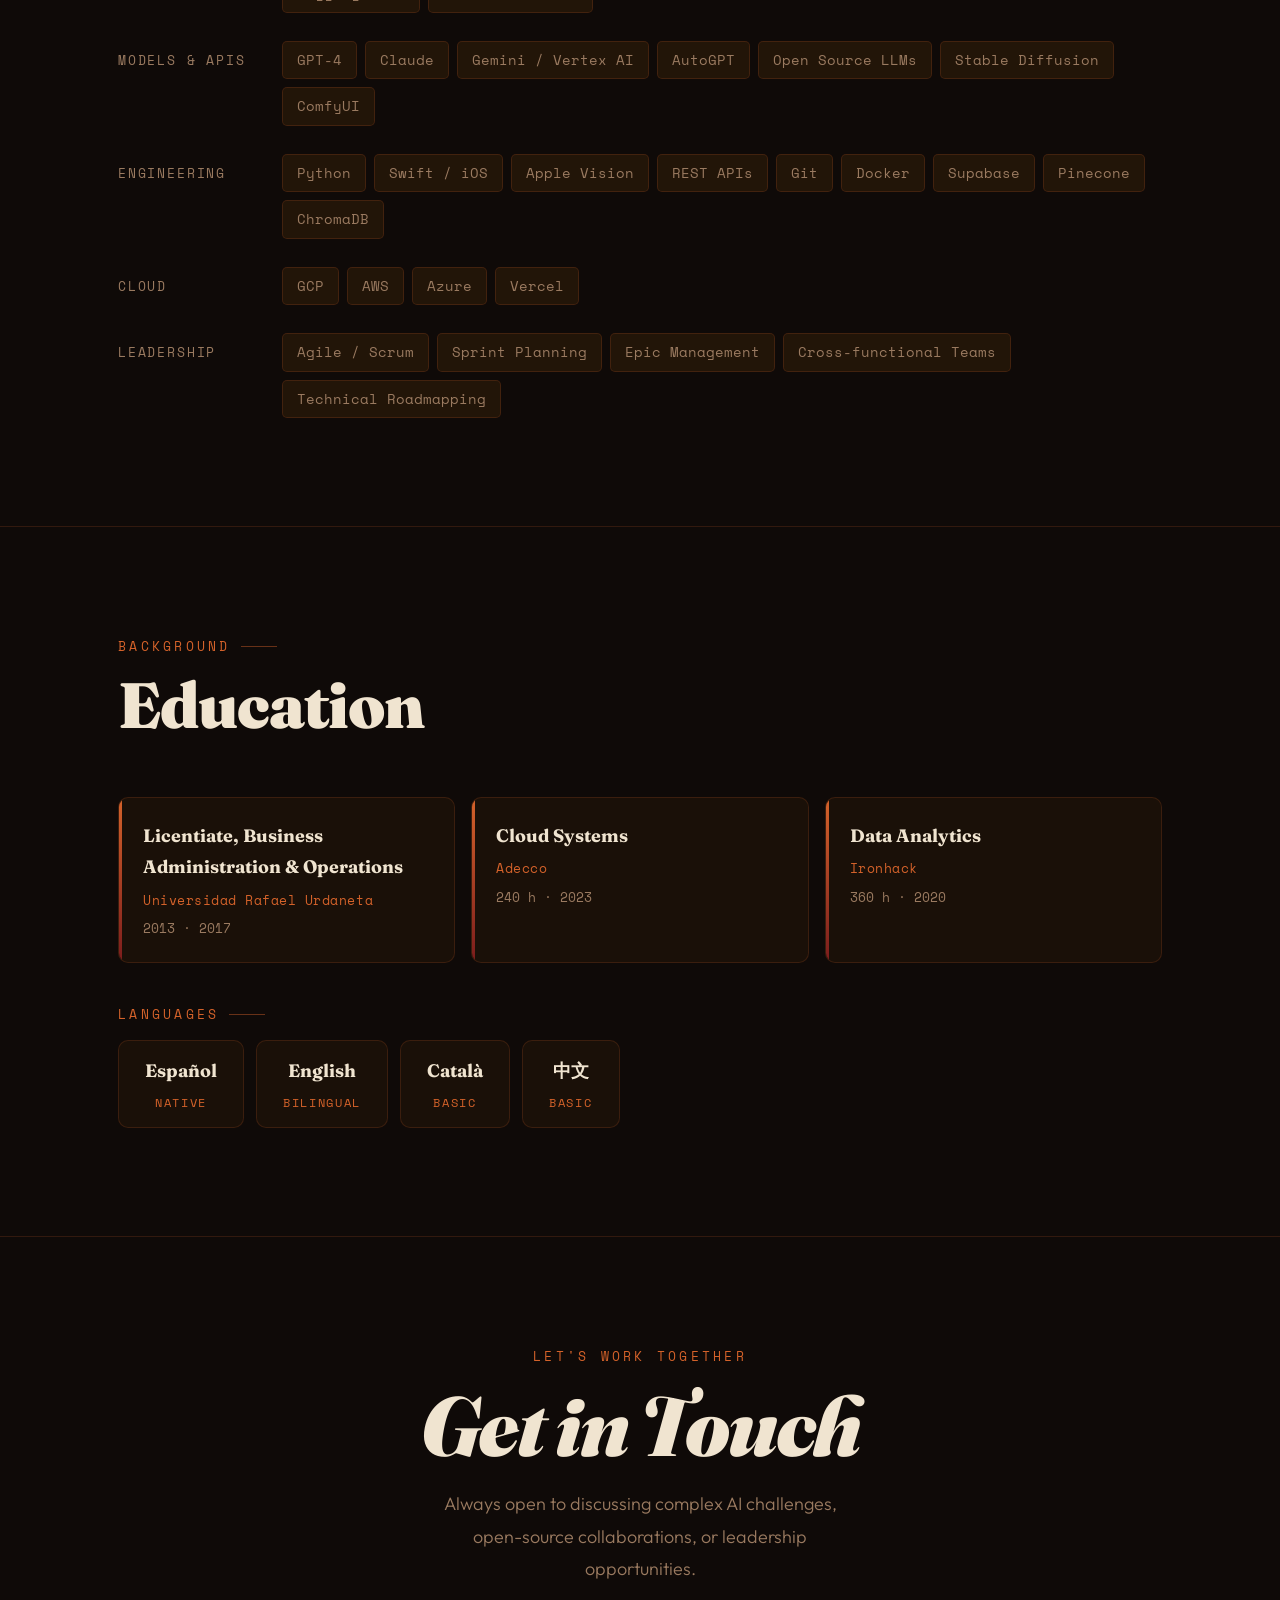
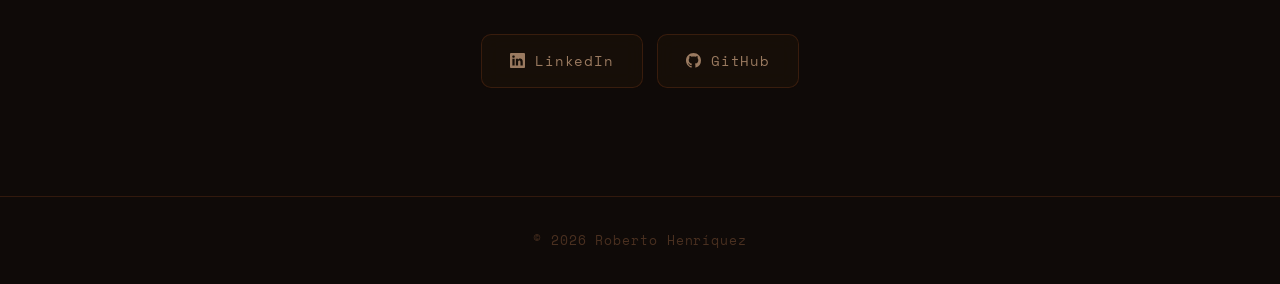
==== commit 4af50bfd: "eif validation section and dark mode default" ====
--- a/index.html
+++ b/index.html
@@ -71,7 +71,7 @@
 
   <script>
     // FOUC Prevention
-    var savedTheme = localStorage.getItem('theme') || (window.matchMedia('(prefers-color-scheme: light)').matches ? 'light' : 'dark');
+    var savedTheme = localStorage.getItem('theme') || 'dark';
     if (savedTheme === 'light') {
       document.documentElement.setAttribute('data-theme', 'light');
     }
@@ -88,6 +88,7 @@
         <li><a href="#philosophy">Philosophy</a></li>
         <li><a href="#experience">Experience</a></li>
         <li><a href="#projects">Projects</a></li>
+        <li><a href="#press">Press</a></li>
         <li><a href="#skills">Skills</a></li>
         <li><a href="#education">Education</a></li>
         <li><a href="#contact">Contact</a></li>
@@ -358,6 +359,30 @@
       </div>
     </section>
 
+    <!-- ═══ PRESS / RECOGNITION ════════════════════════════ -->
+    <section id="press">
+      <div class="container">
+        <p class="section-label fade-up">Validation</p>
+        <h2 class="section-title fade-up">Featured In</h2>
+
+        <a href="https://www.eif.org/case-study/all/se-guarantee-pilot-roberto-henriquez-perozo" target="_blank"
+          rel="noopener noreferrer" class="proj-card fade-up" style="max-width: 800px; margin: 0 auto; display: block;">
+          <div class="proj-header">
+            <span class="proj-name">European Investment Fund</span>
+            <svg class="proj-arrow" width="17" height="17" viewBox="0 0 16 16" fill="currentColor" aria-hidden="true">
+              <path fill-rule="evenodd"
+                d="M8.636 3.5a.5.5 0 0 0-.5-.5H1.5A1.5 1.5 0 0 0 0 4.5v10A1.5 1.5 0 0 0 1.5 16h10a1.5 1.5 0 0 0 1.5-1.5V7.864a.5.5 0 0 0-1 0V14.5a.5.5 0 0 1-.5.5h-10a.5.5 0 0 1-.5-.5v-10a.5.5 0 0 1 .5-.5h6.636a.5.5 0 0 0 .5-.5z" />
+              <path fill-rule="evenodd"
+                d="M16 .5a.5.5 0 0 0-.5-.5h-5a.5.5 0 0 0 0 1h3.793L6.146 9.146a.5.5 0 1 0 .708.708L15 1.707V5.5a.5.5 0 0 0 1 0v-5z" />
+            </svg>
+          </div>
+          <span class="proj-tag">Case Study · European Investment Fund</span>
+          <p class="proj-desc">An institutional profile highlighting my entrepreneurial journey in Spain, and one of the
+            ventures I've built.</p>
+        </a>
+      </div>
+    </section>
+
     <!-- ═══ SKILLS ═════════════════════════════════════════ -->
     <section id="skills">
       <div class="container">
@@ -386,9 +411,9 @@
               <span class="stag">Claude</span>
               <span class="stag">Gemini / Vertex AI</span>
               <span class="stag">AutoGPT</span>
-              <span class="stag">AI Models</span>
-              <span class="stag">Image Generation</span>
-              <span class="stag">Video Generation</span>
+              <span class="stag">Open Source LLMs</span>
+              <span class="stag">Stable Diffusion</span>
+              <span class="stag">ComfyUI</span>
             </div>
           </div>
 
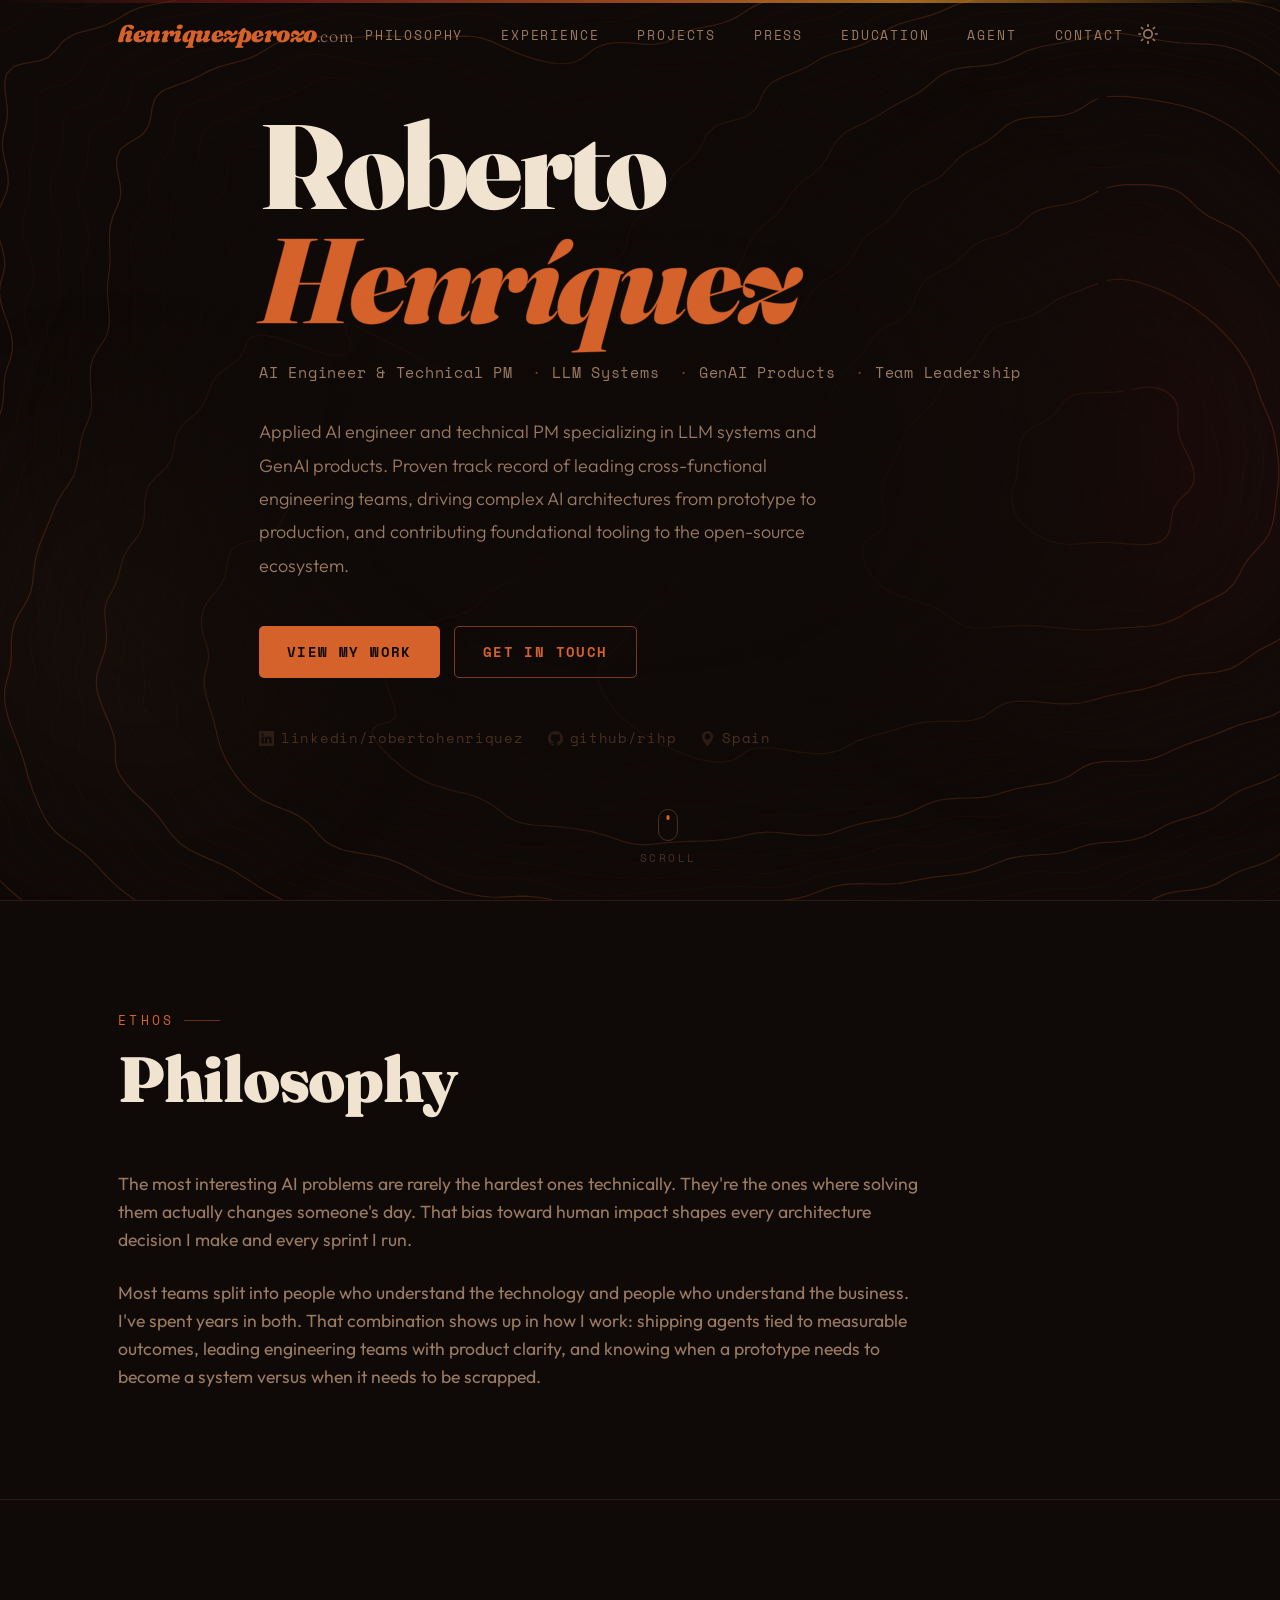
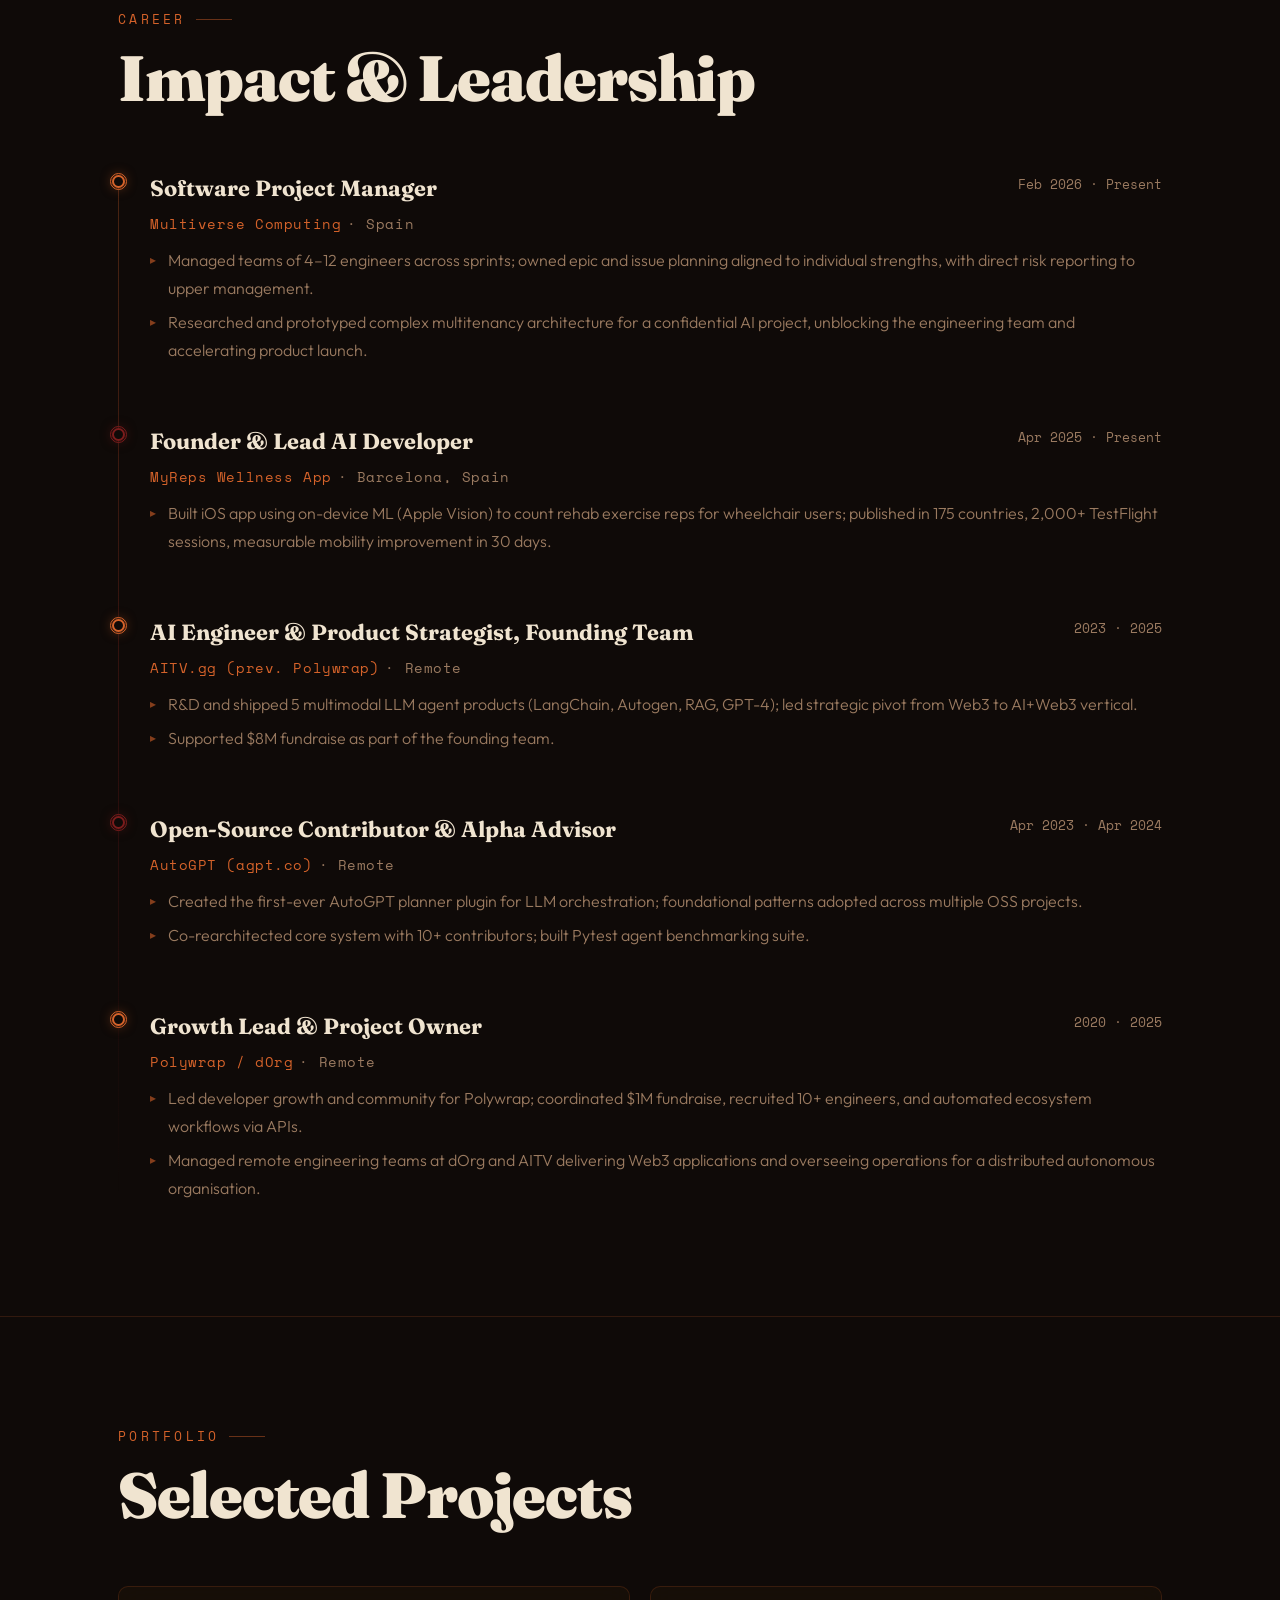
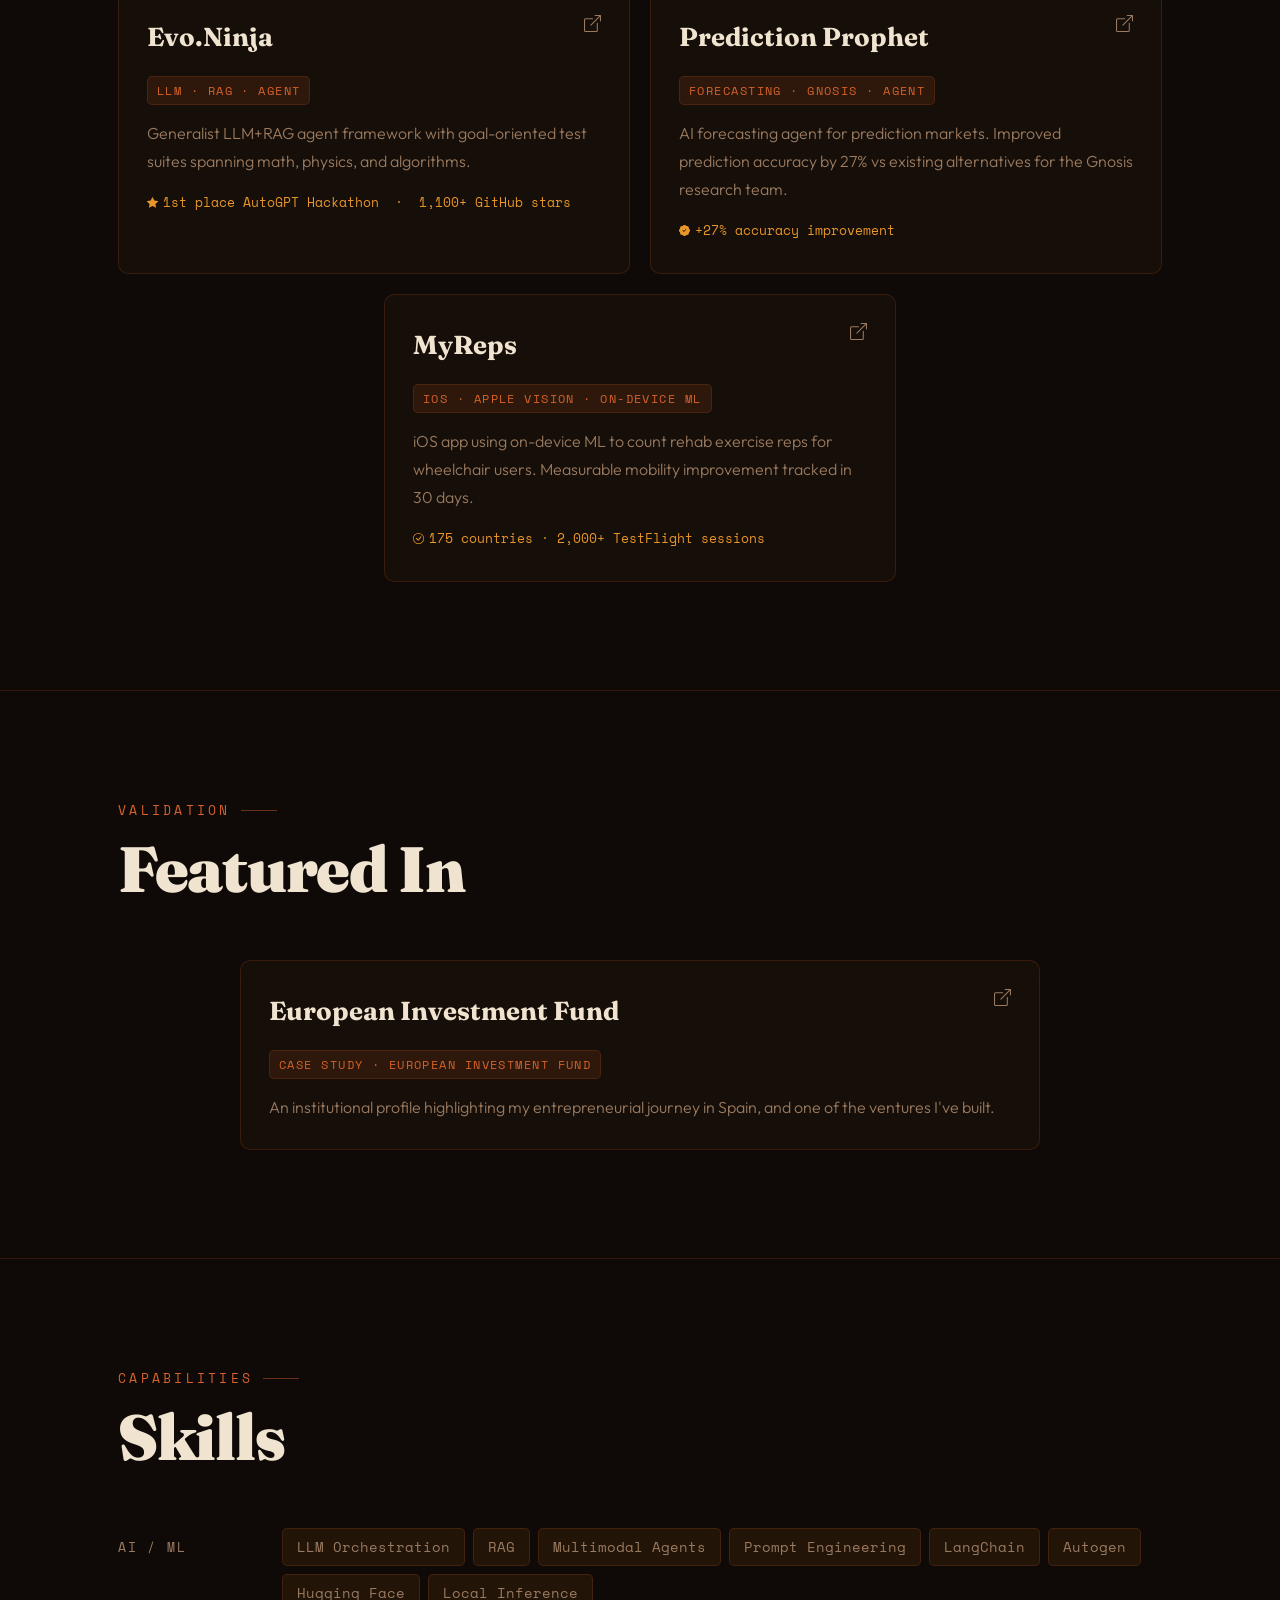
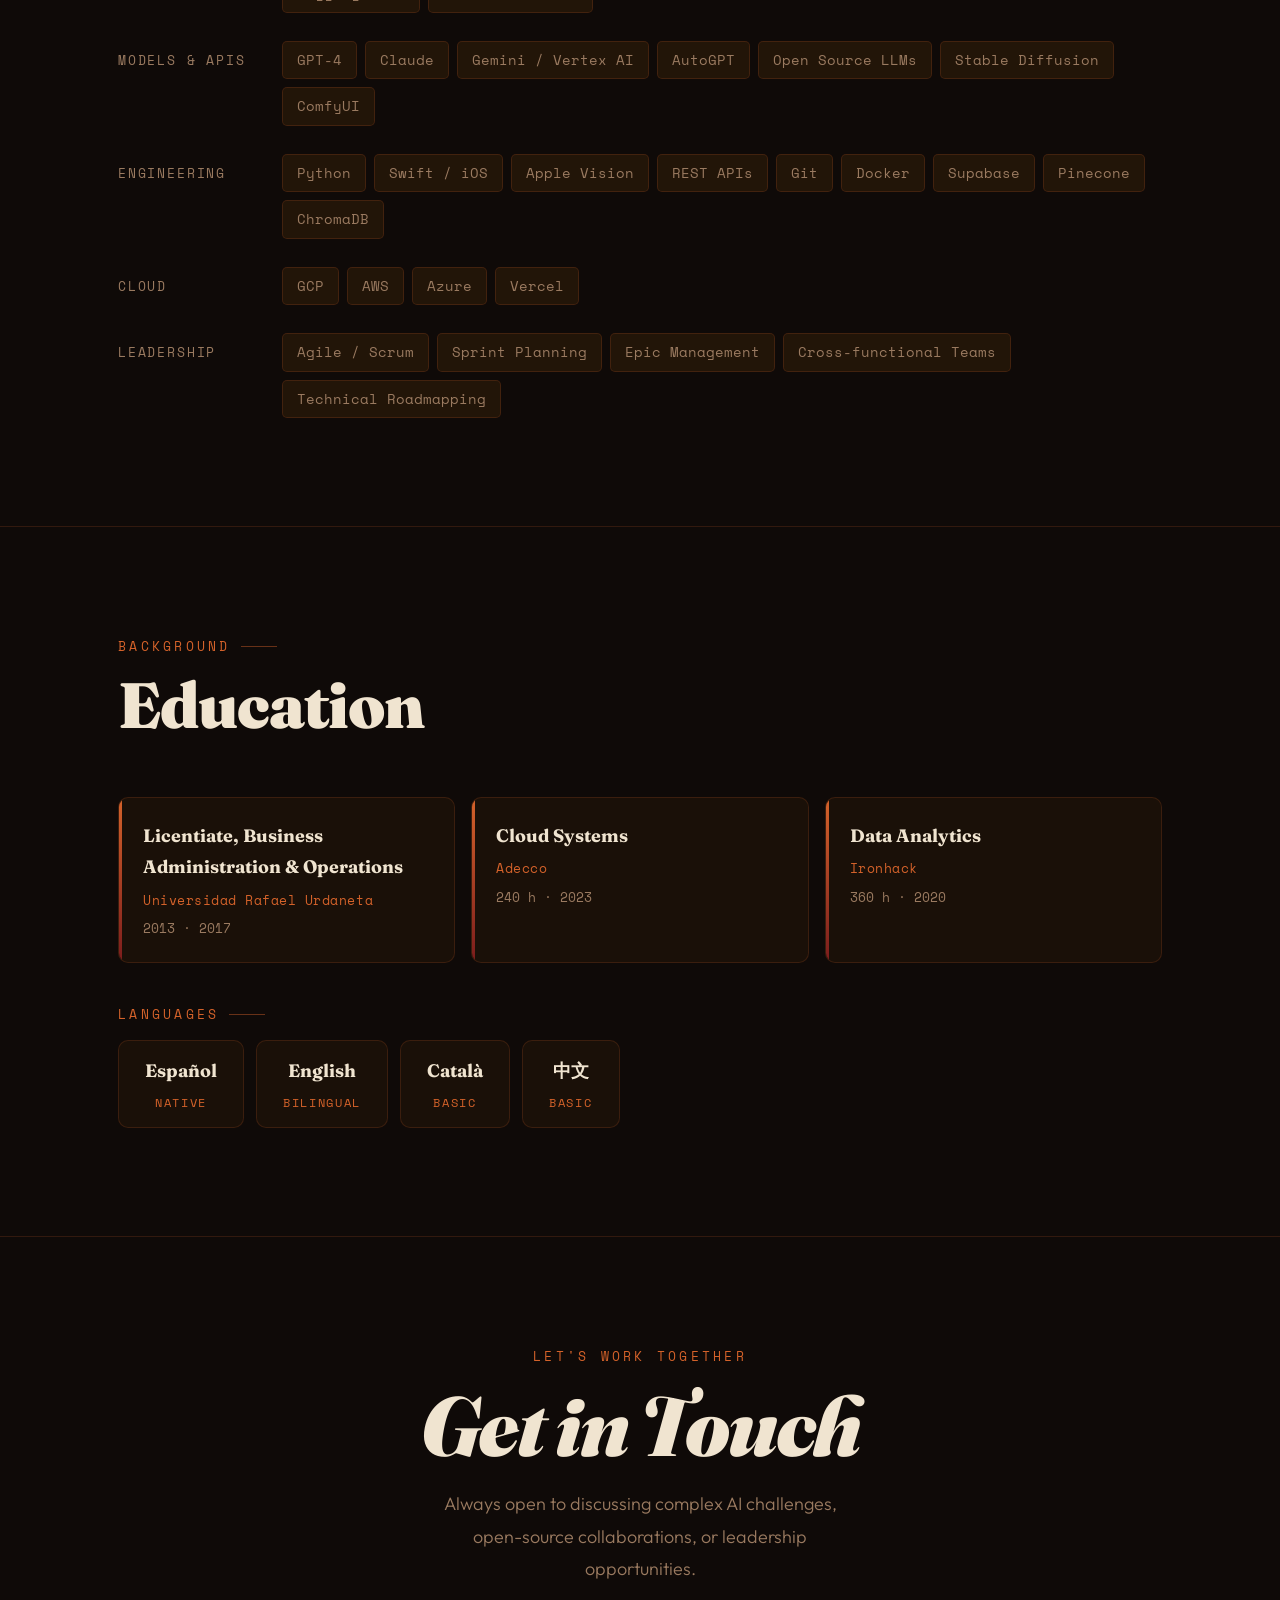
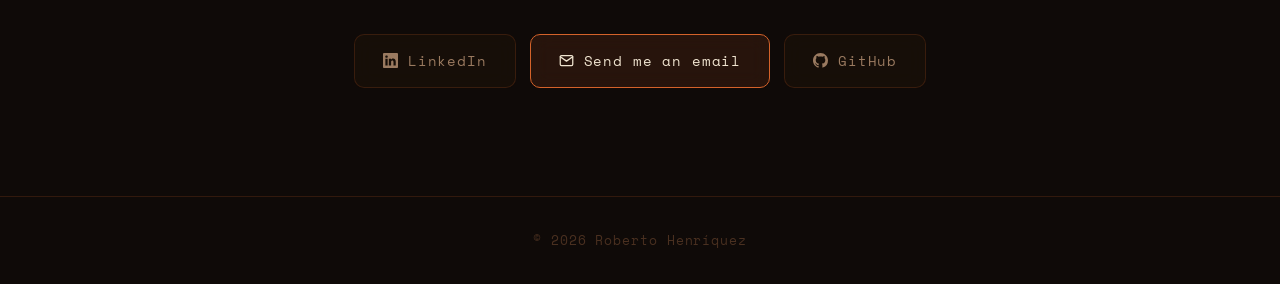
==== commit 35b65e6a: "contact form page" ====
--- a/index.html
+++ b/index.html
@@ -89,8 +89,8 @@
         <li><a href="#experience">Experience</a></li>
         <li><a href="#projects">Projects</a></li>
         <li><a href="#press">Press</a></li>
-        <li><a href="#skills">Skills</a></li>
         <li><a href="#education">Education</a></li>
+        <li><a href="connect.html">Agent</a></li>
         <li><a href="#contact">Contact</a></li>
       </ul>
       <div class="nav-controls">
@@ -519,6 +519,15 @@
             </svg>
             LinkedIn
           </a>
+          <a href="connect.html" class="contact-link"
+            style="border-color: var(--accent); background: var(--accent-dim); color: var(--text);">
+            <svg width="15" height="15" viewBox="0 0 24 24" fill="none" stroke="currentColor" stroke-width="2"
+              stroke-linecap="round" stroke-linejoin="round">
+              <path d="M4 4h16c1.1 0 2 .9 2 2v12c0 1.1-.9 2-2 2H4c-1.1 0-2-.9-2-2V6c0-1.1.9-2 2-2z"></path>
+              <polyline points="22,6 12,13 2,6"></polyline>
+            </svg>
+            Send me an email
+          </a>
           <a href="https://github.com/rihp" target="_blank" rel="noopener noreferrer" class="contact-link">
             <svg width="15" height="15" viewBox="0 0 16 16" fill="currentColor" aria-hidden="true">
               <path
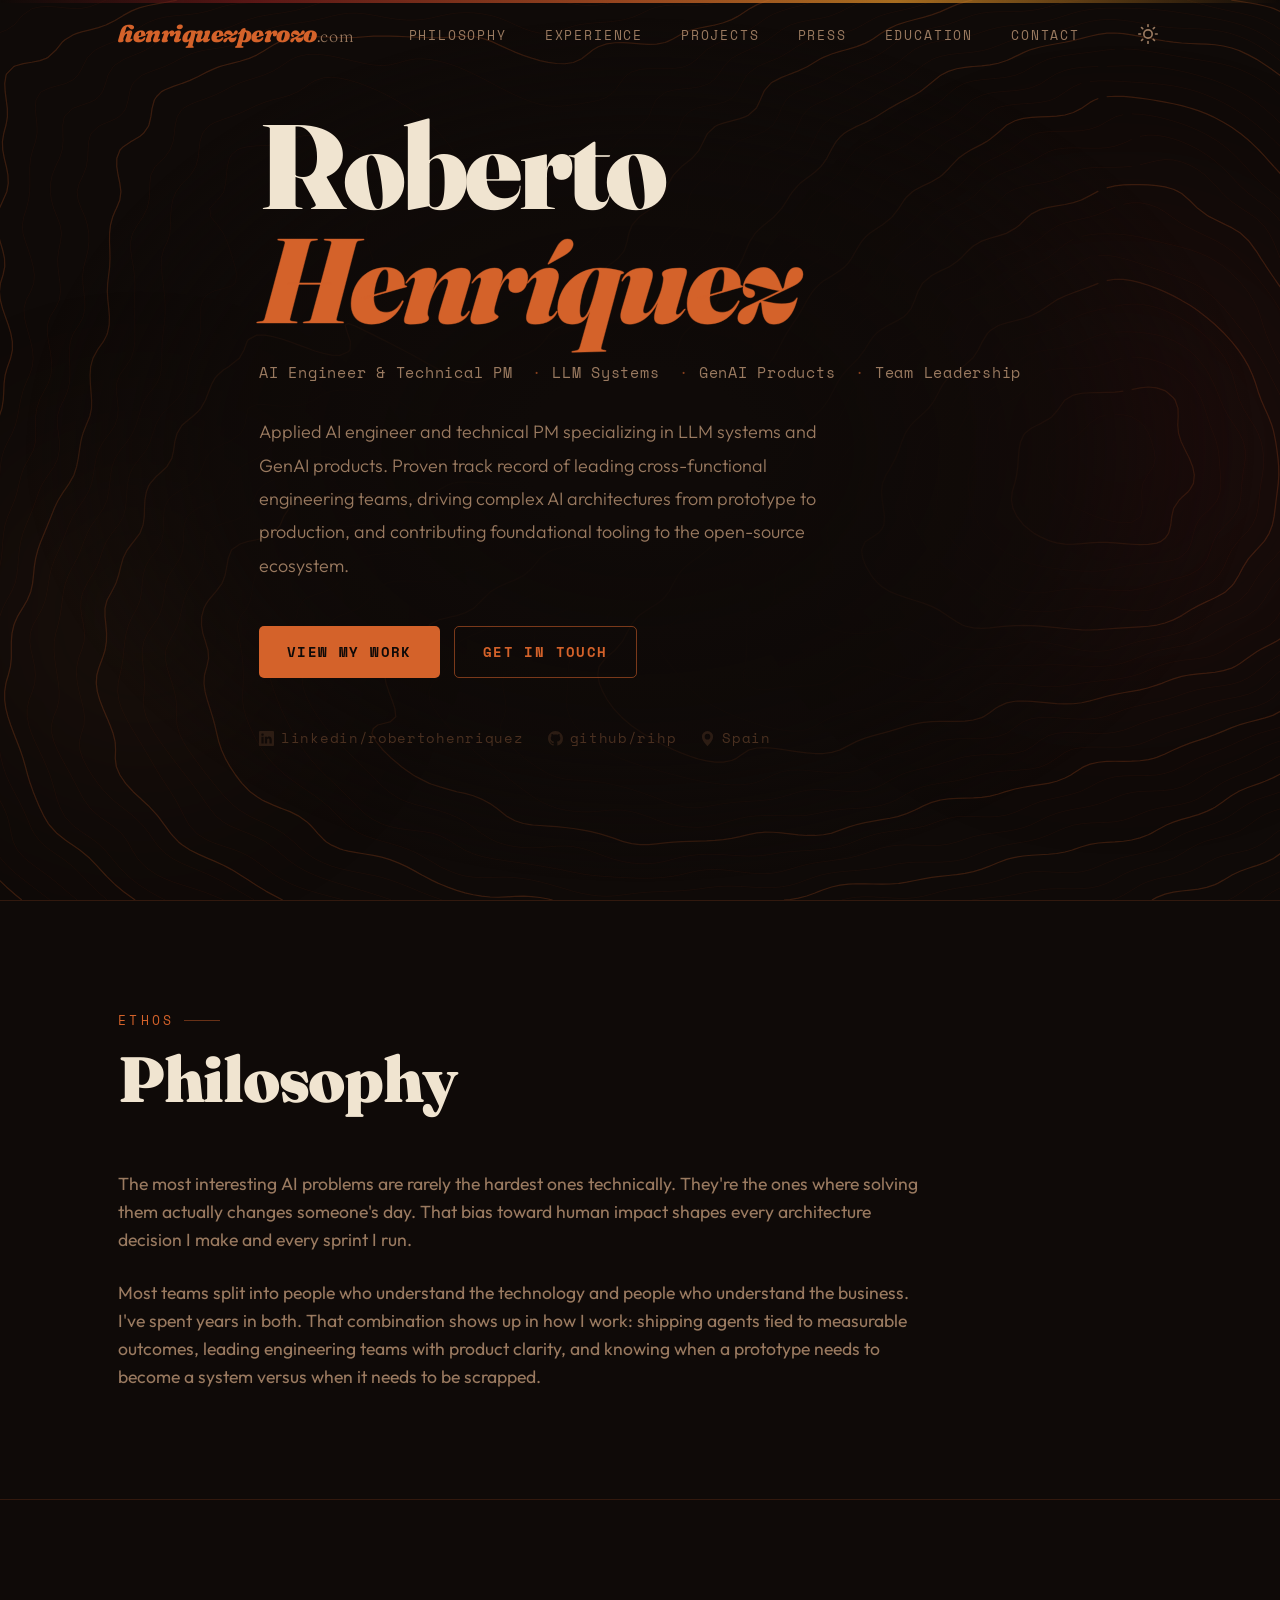
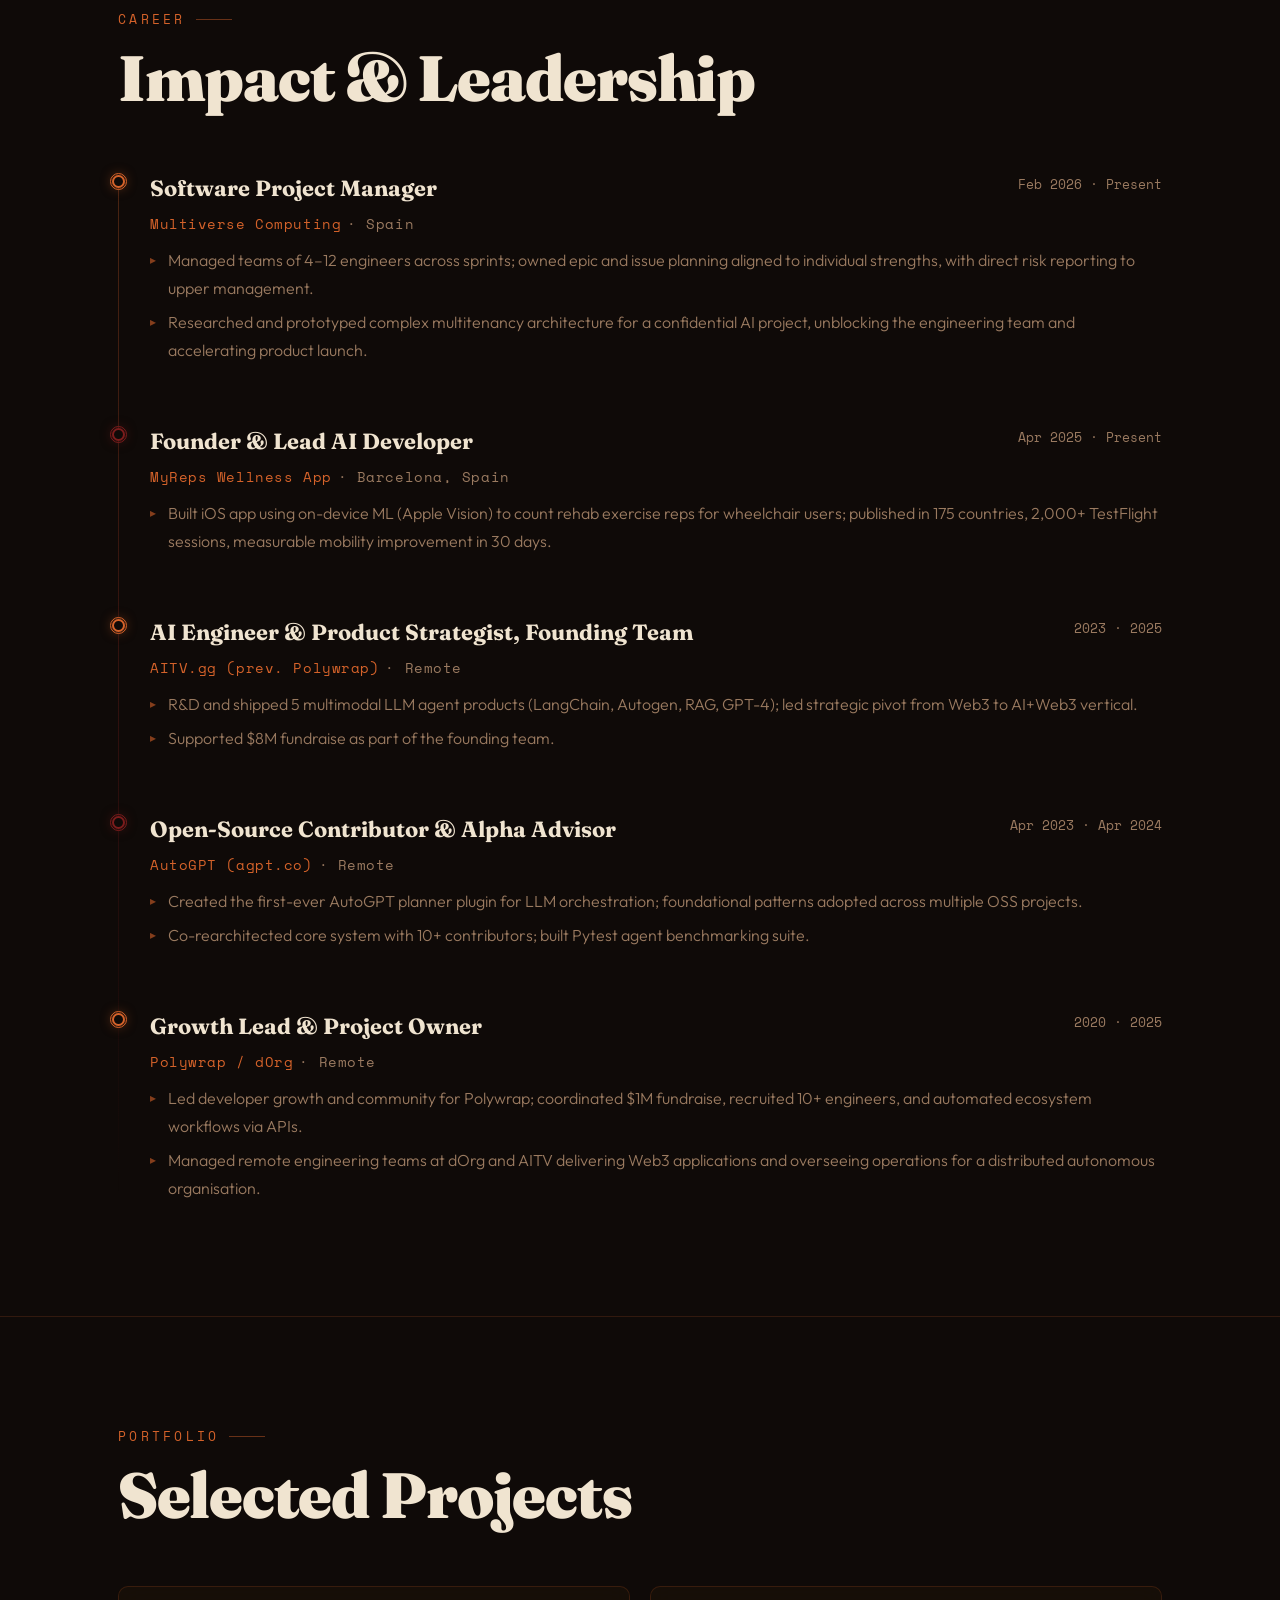
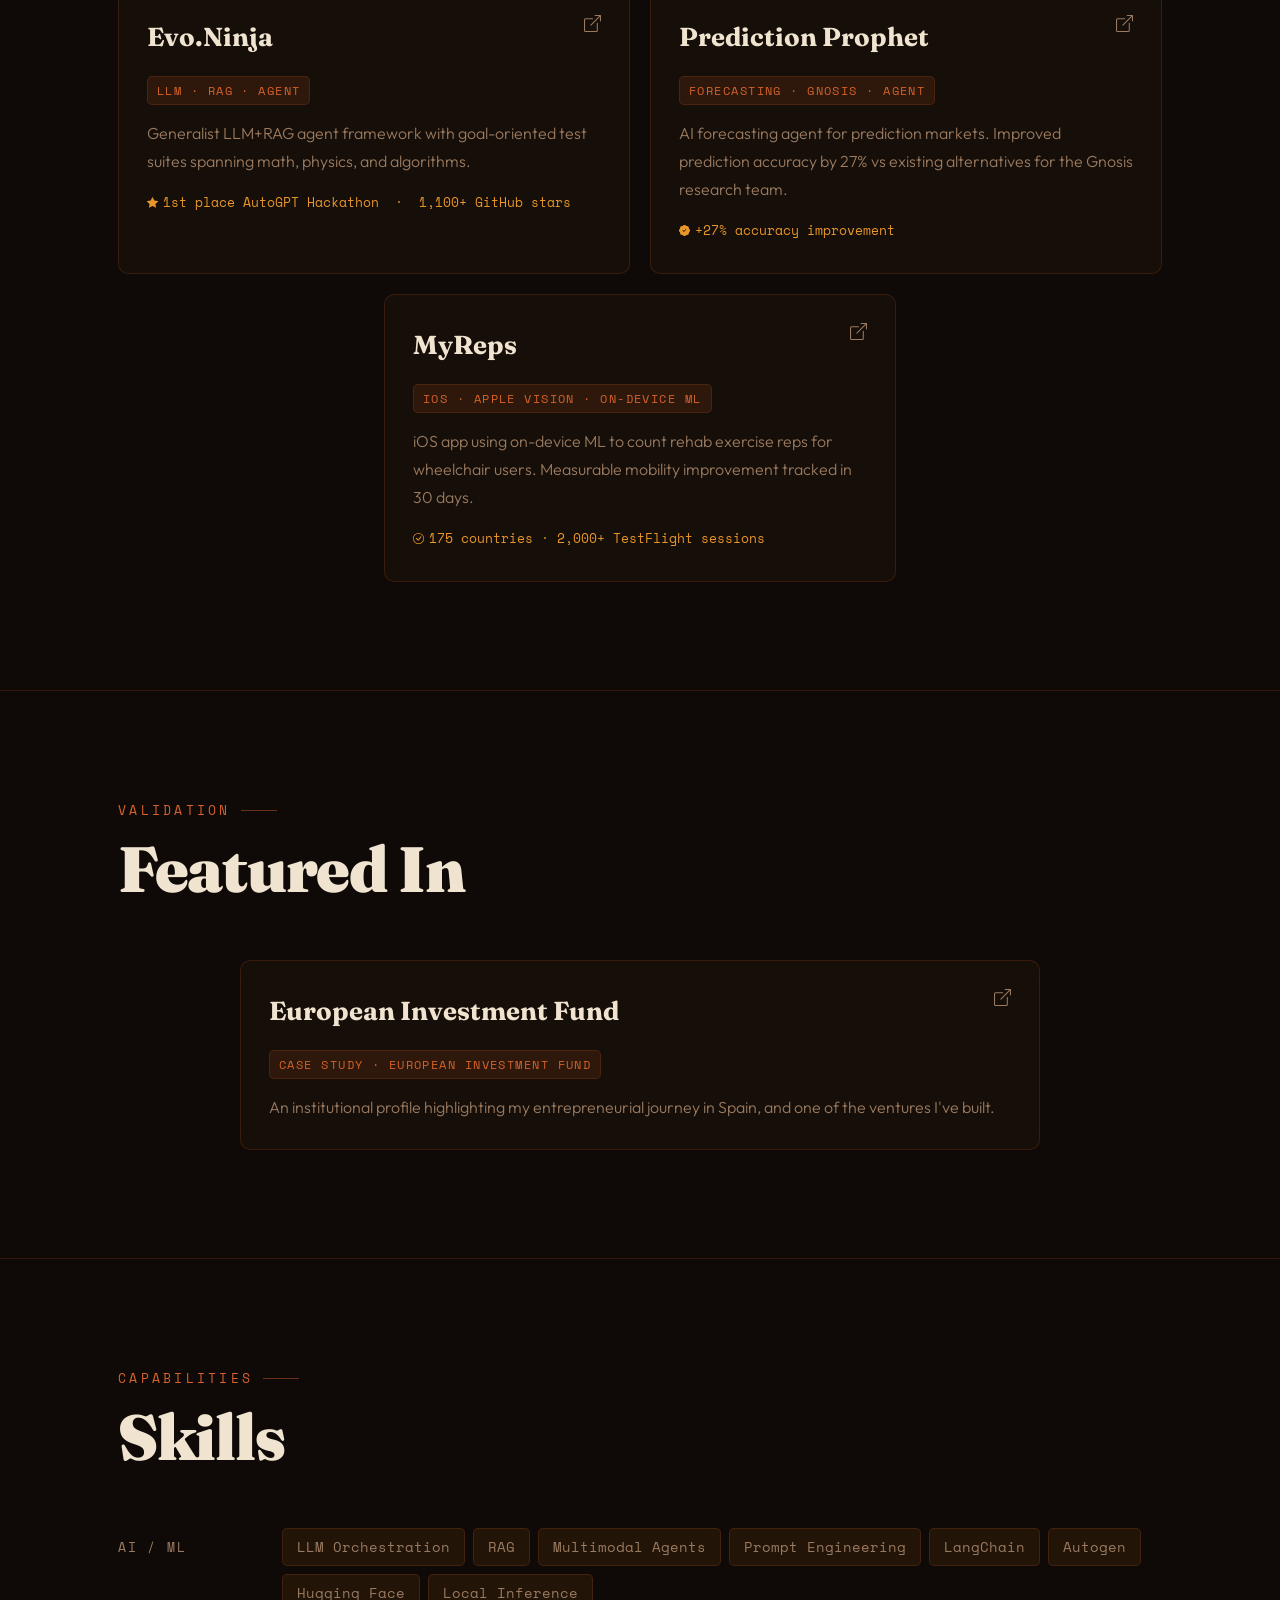
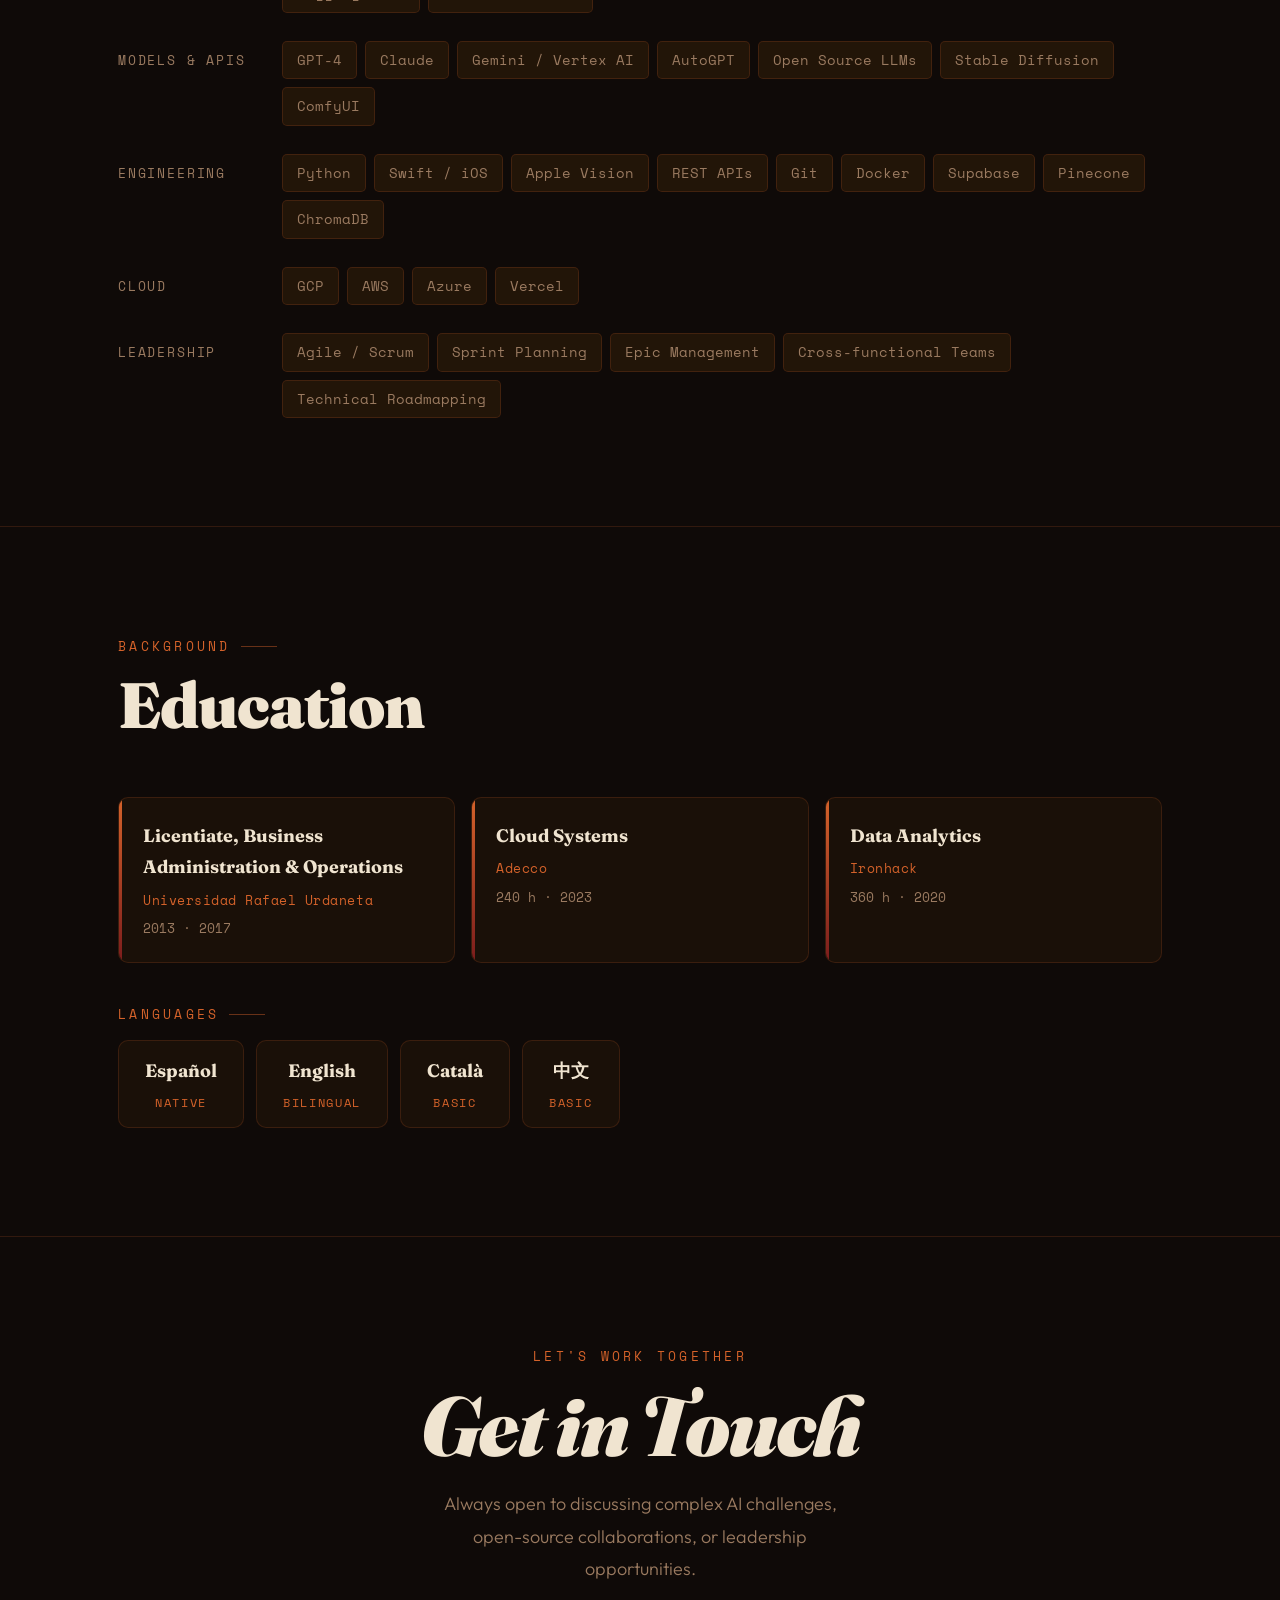
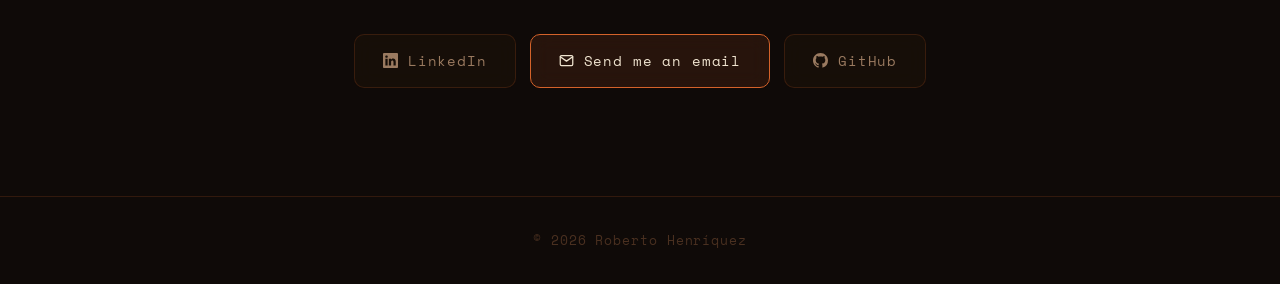
==== commit 9e6e3257: "navbar and scroll updates" ====
--- a/index.html
+++ b/index.html
@@ -90,7 +90,6 @@
         <li><a href="#projects">Projects</a></li>
         <li><a href="#press">Press</a></li>
         <li><a href="#education">Education</a></li>
-        <li><a href="connect.html">Agent</a></li>
         <li><a href="#contact">Contact</a></li>
       </ul>
       <div class="nav-controls">
@@ -168,10 +167,6 @@
             </span>
           </div>
         </div>
-      </div>
-      <div class="scroll-hint">
-        <div class="scroll-mouse"></div>
-        <span>Scroll</span>
       </div>
     </section>
 
